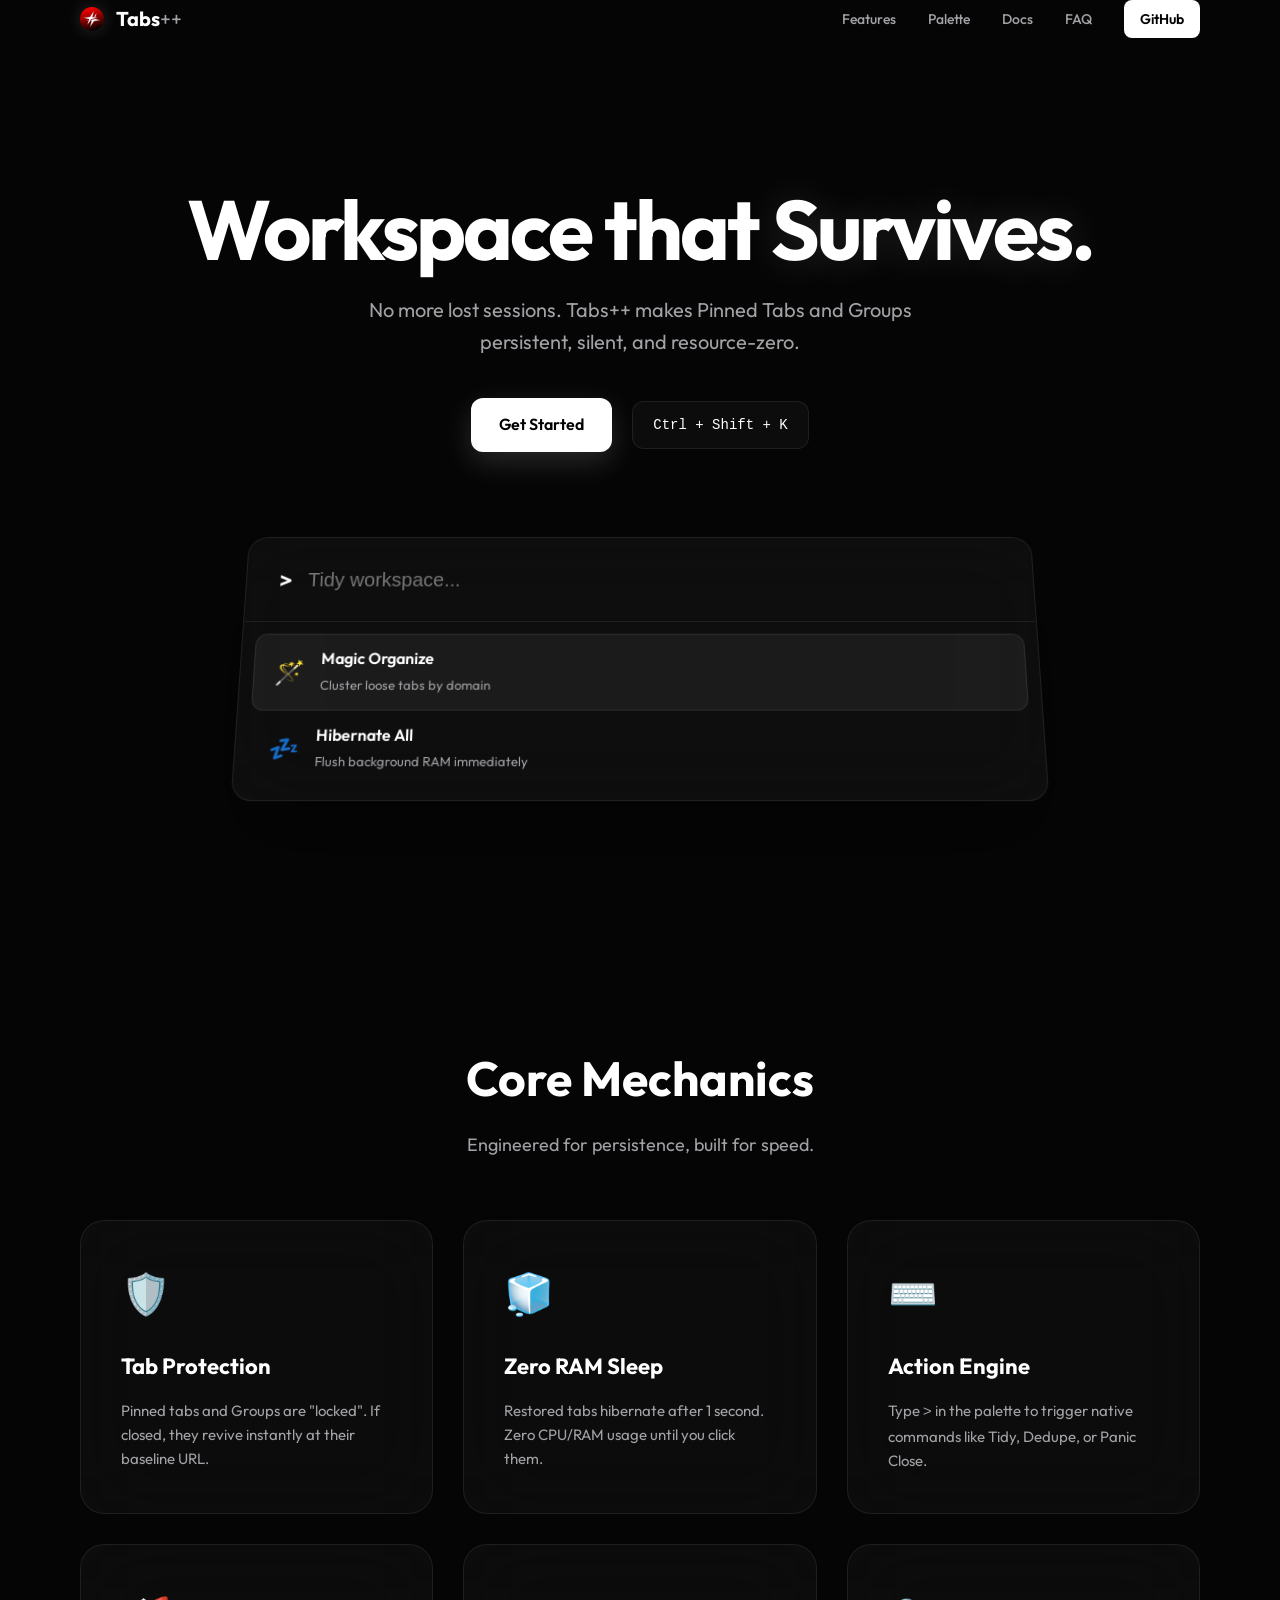
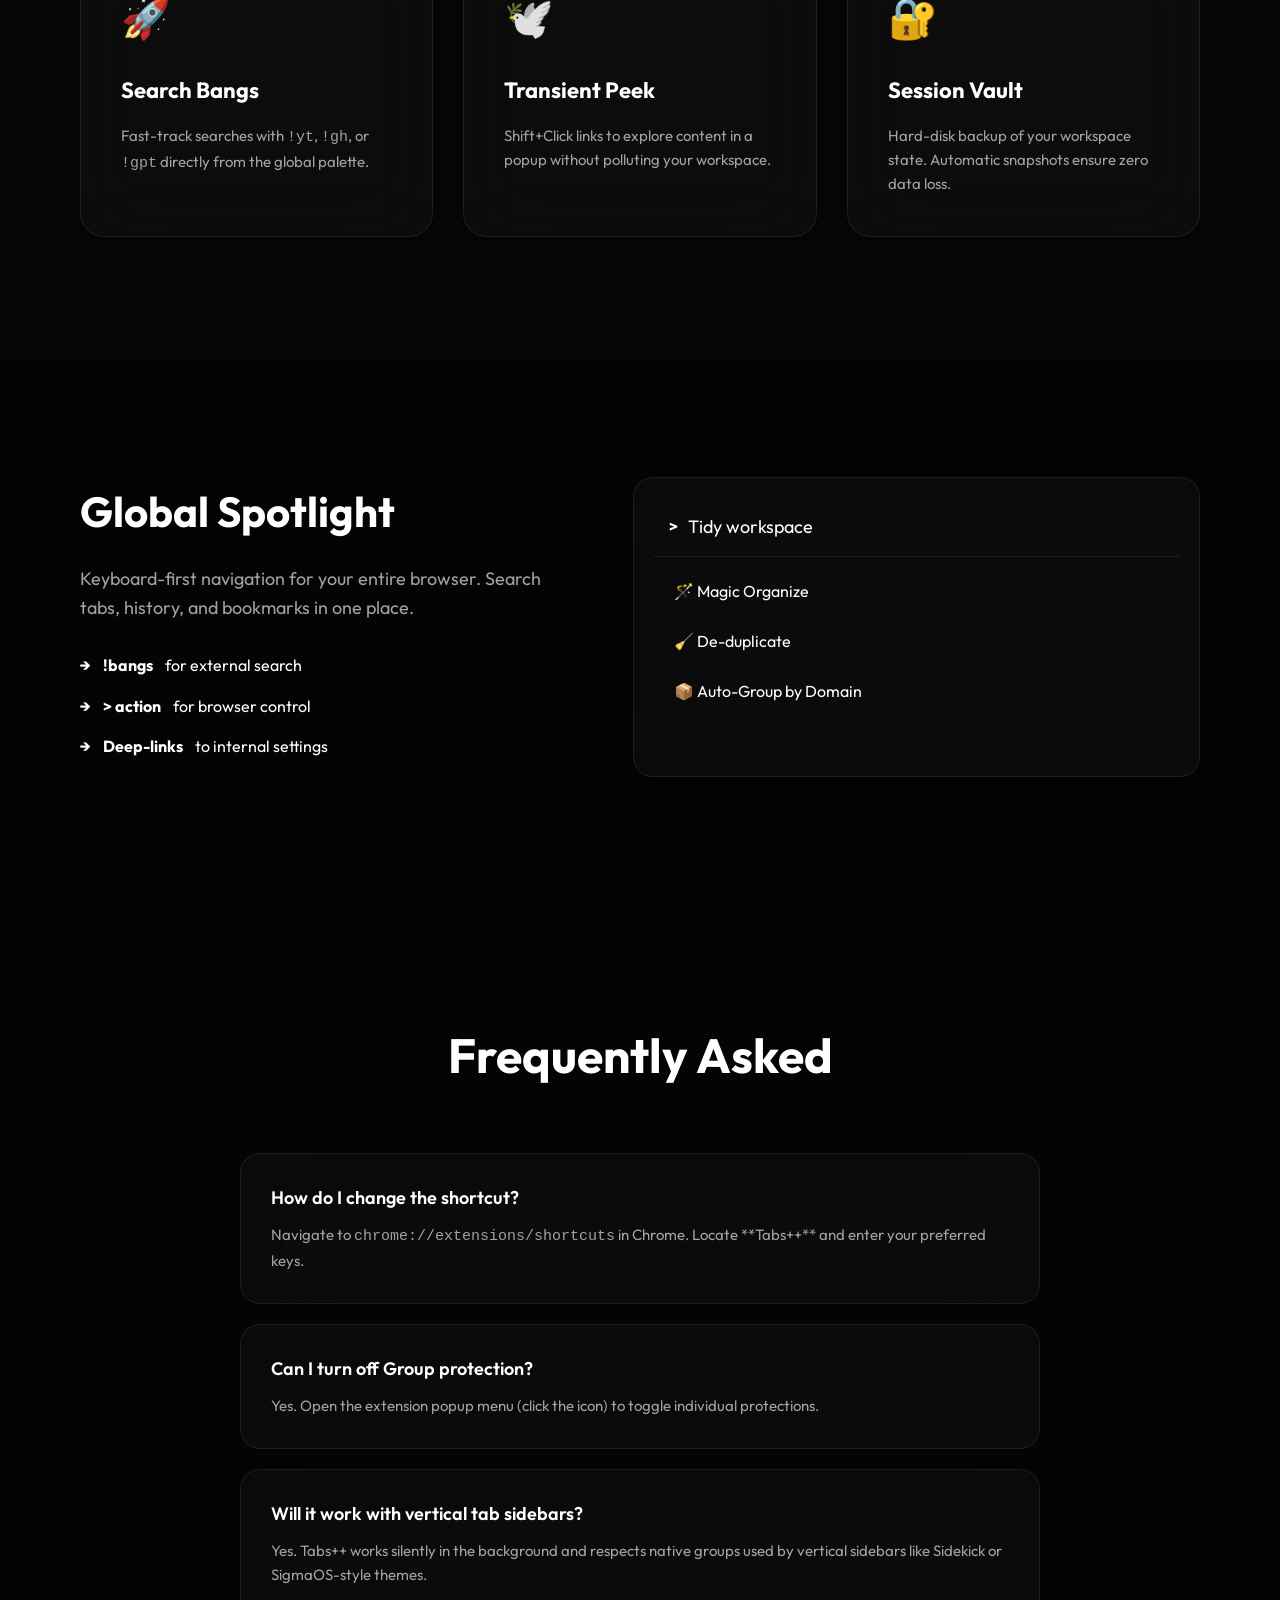
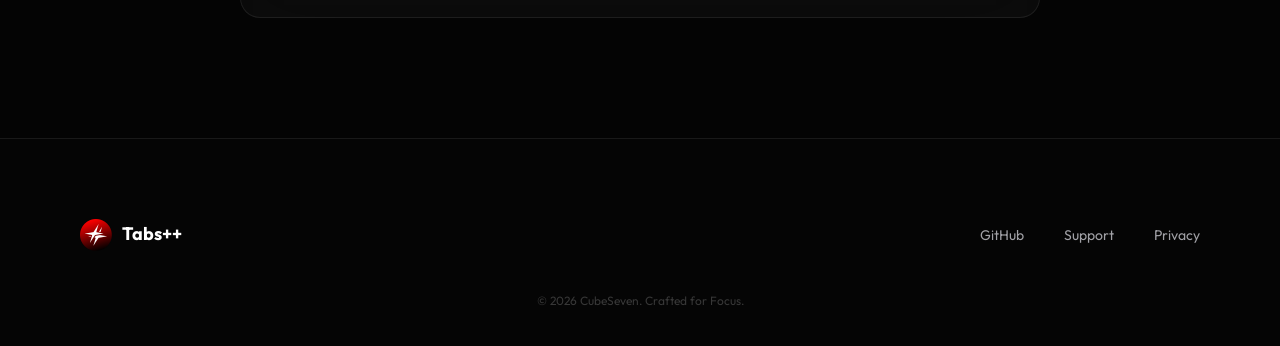
==== docs/index.html @ 83c7d80c "chore: cleanup repository, organize documentation, and move store assets" ====
<!DOCTYPE html>
<html lang="en">
<head>
    <meta charset="UTF-8">
    <meta name="viewport" content="width=device-width, initial-scale=1.0">
    <title>Tabs++ | Persistent Workspace for Chrome</title>
    <meta name="description" content="Minimalist, high-performance Chrome extension for workspace persistence. Tab protection, Action Engine, and zero-RAM hibernation.">
    
    <!-- SEO & Favicon -->
    <link rel="icon" type="image/png" href="../assets/icon32.png">
    
    <!-- Google Fonts: Outfit -->
    <link rel="preconnect" href="https://fonts.googleapis.com">
    <link rel="preconnect" href="https://fonts.gstatic.com" crossorigin>
    <link href="https://fonts.googleapis.com/css2?family=Outfit:wght@300;400;500;600;700&display=swap" rel="stylesheet">
    
    <link rel="stylesheet" href="docs_styles.css">
</head>
<body class="dark-theme">

    <nav class="navbar">
        <div class="nav-container">
            <div class="logo">
                <img src="../assets/icon32.png" alt="Tabs++ Logo">
                <span class="brand">Tabs<span>++</span></span>
            </div>
            <div class="nav-links">
                <a href="#features">Features</a>
                <a href="#palette">Palette</a>
                <a href="docs.html">Docs</a>
                <a href="#faq">FAQ</a>
                <a href="https://github.com/CubeSeven/tabplusplus" class="btn-github">GitHub</a>
            </div>
        </div>
    </nav>

    <header class="hero">
        <div class="hero-content">
            <h1 class="reveal-text">Workspace that <span>Survives</span>.</h1>
            <p class="hero-sub">No more lost sessions. Tabs++ makes Pinned Tabs and Groups persistent, silent, and resource-zero.</p>
            <div class="hero-cta">
                <a href="docs.html" class="btn-primary">Get Started</a>
                <code class="shortcut-pill">Ctrl + Shift + K</code>
            </div>
        </div>
        
        <div class="hero-visual">
            <div class="palette-preview glass">
                <div class="palette-header">
                    <span class="prompt">></span>
                    <input type="text" placeholder="Tidy workspace..." disabled>
                </div>
                <div class="palette-results">
                    <div class="res-item active">
                        <span class="icon">🪄</span>
                        <div class="res-info">
                            <span class="res-title">Magic Organize</span>
                            <span class="res-desc">Cluster loose tabs by domain</span>
                        </div>
                    </div>
                    <div class="res-item">
                        <span class="icon">💤</span>
                        <div class="res-info">
                            <span class="res-title">Hibernate All</span>
                            <span class="res-desc">Flush background RAM immediately</span>
                        </div>
                    </div>
                </div>
            </div>
        </div>
    </header>

    <section id="features" class="section">
        <div class="container">
            <div class="center-text">
                <h2 class="section-title">Core Mechanics</h2>
                <p class="section-subtitle">Engineered for persistence, built for speed.</p>
            </div>
            <div class="feature-grid">
                <div class="feature-card glass">
                    <div class="f-icon">🛡️</div>
                    <h3>Tab Protection</h3>
                    <p>Pinned tabs and Groups are "locked". If closed, they revive instantly at their baseline URL.</p>
                </div>
                <div class="feature-card glass">
                    <div class="f-icon">🧊</div>
                    <h3>Zero RAM Sleep</h3>
                    <p>Restored tabs hibernate after 1 second. Zero CPU/RAM usage until you click them.</p>
                </div>
                <div class="feature-card glass">
                    <div class="f-icon">⌨️</div>
                    <h3>Action Engine</h3>
                    <p>Type <code>></code> in the palette to trigger native commands like Tidy, Dedupe, or Panic Close.</p>
                </div>
                <div class="feature-card glass">
                    <div class="f-icon">🚀</div>
                    <h3>Search Bangs</h3>
                    <p>Fast-track searches with <code>!yt</code>, <code>!gh</code>, or <code>!gpt</code> directly from the global palette.</p>
                </div>
                <div class="feature-card glass">
                    <div class="f-icon">🕊️</div>
                    <h3>Transient Peek</h3>
                    <p>Shift+Click links to explore content in a popup without polluting your workspace.</p>
                </div>
                <div class="feature-card glass">
                    <div class="f-icon">🔐</div>
                    <h3>Session Vault</h3>
                    <p>Hard-disk backup of your workspace state. Automatic snapshots ensure zero data loss.</p>
                </div>
            </div>
        </div>
    </section>

    <section id="palette" class="section alt-bg">
        <div class="container">
            <div class="palette-demo">
                <div class="demo-info">
                    <h2>Global Spotlight</h2>
                    <p>Keyboard-first navigation for your entire browser. Search tabs, history, and bookmarks in one place.</p>
                    <ul class="demo-list">
                        <li><strong>!bangs</strong> for external search</li>
                        <li><strong>> action</strong> for browser control</li>
                        <li><strong>Deep-links</strong> to internal settings</li>
                    </ul>
                </div>
                <div class="demo-interactive-wrap">
                   <div class="demo-interactive glass" id="interactive-palette">
                        <div class="demo-inner">
                            <div class="demo-bar">
                                <span class="demo-cursor">></span>
                                <div class="typing-container">
                                    <span class="typing-text"></span>
                                </div>
                            </div>
                            <div class="demo-items" id="demo-results">
                                <!-- JS Populated -->
                            </div>
                        </div>
                    </div>
                </div>
            </div>
        </div>
    </section>


    <section id="faq" class="section alt-bg">
        <div class="container">
            <div class="center-text">
                <h2 class="section-title">Frequently Asked</h2>
            </div>
            <div class="faq-list">
                <div class="faq-item glass">
                    <div class="faq-q">How do I change the shortcut?</div>
                    <div class="faq-a">Navigate to <code>chrome://extensions/shortcuts</code> in Chrome. Locate **Tabs++** and enter your preferred keys.</div>
                </div>
                <div class="faq-item glass">
                    <div class="faq-q">Can I turn off Group protection?</div>
                    <div class="faq-a">Yes. Open the extension popup menu (click the icon) to toggle individual protections.</div>
                </div>
                <div class="faq-item glass">
                    <div class="faq-q">Will it work with vertical tab sidebars?</div>
                    <div class="faq-a">Yes. Tabs++ works silently in the background and respects native groups used by vertical sidebars like Sidekick or SigmaOS-style themes.</div>
                </div>
            </div>
        </div>
    </section>

    <footer class="footer">
        <div class="container">
            <div class="footer-content">
                <div class="footer-logo">
                    <img src="../assets/icon32.png" alt="">
                    <span>Tabs<span>++</span></span>
                </div>
                <div class="footer-links">
                    <a href="https://github.com/CubeSeven/tabplusplus">GitHub</a>
                    <a href="https://github.com/CubeSeven/tabplusplus/issues">Support</a>
                    <a href="#">Privacy</a>
                </div>
            </div>
            <p class="copyright">&copy; 2026 CubeSeven. Crafted for Focus.</p>
        </div>
    </footer>

    <script src="docs_scripts.js"></script>
</body>
</html>
---- docs/docs_styles.css ----
:root {
    --bg-dark: #050505;
    --accent: #ffffff;
    --accent-glow: rgba(255, 255, 255, 0.15);
    --text-main: #ffffff;
    --text-dim: #a1a1a6;
    --glass-bg: rgba(255, 255, 255, 0.03);
    --glass-border: rgba(255, 255, 255, 0.08);
    --card-hover: rgba(255, 255, 255, 0.06);
    --font-outfit: 'Outfit', -apple-system, sans-serif;
    --nav-height: 72px;
}

* {
    margin: 0;
    padding: 0;
    box-sizing: border-box;
}

html {
    scroll-behavior: smooth;
}

body {
    background-color: var(--bg-dark);
    color: var(--text-main);
    font-family: var(--font-outfit);
    line-height: 1.6;
    overflow-x: hidden;
}

/* --- Background --- */
body {
    background-color: var(--bg-dark);
    color: var(--text-main);
    font-family: var(--font-outfit);
    line-height: 1.6;
    overflow-x: hidden;
}

.nav-container {
    max-width: 1200px;
    margin: 0 auto;
    height: 100%;
    display: flex;
    justify-content: space-between;
    align-items: center;
    padding: 0 40px;
}

.logo {
    display: flex;
    align-items: center;
    gap: 12px;
    font-size: 20px;
    font-weight: 700;
}

.logo img {
    width: 24px;
    filter: drop-shadow(0 0 8px var(--accent-glow));
}

.logo span.brand span { color: var(--text-dim); font-weight: 400; }

.nav-links {
    display: flex;
    gap: 32px;
    align-items: center;
}

.nav-links a {
    color: var(--text-dim);
    text-decoration: none;
    font-size: 14px;
    font-weight: 500;
    transition: color 0.3s ease;
}

.nav-links a:hover { color: var(--text-main); }

.btn-github {
    background: var(--text-main);
    color: #000 !important;
    padding: 8px 16px;
    border-radius: 8px;
    font-weight: 600 !important;
}

/* --- Hero --- */
.hero {
    padding-top: calc(var(--nav-height) + 80px);
    padding-bottom: 120px;
    display: flex;
    flex-direction: column;
    align-items: center;
    text-align: center;
    position: relative;
}

.hero-content h1 {
    font-size: 84px;
    font-weight: 700;
    letter-spacing: -3px;
    line-height: 0.95;
    margin-bottom: 24px;
}

.hero-content h1 span {
    color: var(--accent);
    text-shadow: 0 0 40px var(--accent-glow);
}

.hero-sub {
    font-size: 20px;
    color: var(--text-dim);
    max-width: 600px;
    margin: 0 auto 40px;
    font-weight: 400;
}

.hero-cta {
    display: flex;
    align-items: center;
    justify-content: center;
    gap: 20px;
}

.btn-primary {
    background: var(--accent);
    color: #000;
    padding: 14px 28px;
    border-radius: 12px;
    text-decoration: none;
    font-weight: 600;
    font-size: 16px;
    box-shadow: 0 10px 30px var(--accent-glow);
    transition: transform 0.2s;
}

.btn-primary:hover { transform: translateY(-2px); }

.shortcut-pill {
    background: var(--glass-bg);
    border: 1px solid var(--glass-border);
    padding: 12px 20px;
    border-radius: 12px;
    font-size: 14px;
    font-family: monospace;
    color: var(--accent);
}

/* --- Palette Preview (Hero) --- */
.hero-visual {
    margin-top: 80px;
    width: 100%;
    max-width: 800px;
    perspective: 1000px;
}

.palette-preview {
    border-radius: 20px;
    padding: 1px;
    background: linear-gradient(135deg, var(--glass-border), transparent);
    transform: rotateX(10deg);
    box-shadow: 0 40px 80px rgba(0,0,0,0.5);
    transition: transform 0.5s ease;
}

.palette-preview:hover { transform: rotateX(5deg) scale(1.02); }

.glass {
    background: var(--glass-bg);
    backdrop-filter: blur(40px);
    border: 1px solid var(--glass-border);
}

.palette-header {
    padding: 24px 32px;
    display: flex;
    align-items: center;
    gap: 16px;
    border-bottom: 1px solid var(--glass-border);
}

.palette-header .prompt { color: var(--accent); font-size: 24px; font-weight: 600; }
.palette-header input { 
    background: transparent; border: none; font-size: 20px; color: var(--text-main); outline: none; flex: 1; 
}

.palette-results { padding: 12px; text-align: left; }
.res-item { 
    display: flex; align-items: center; gap: 16px; padding: 12px 20px; border-radius: 12px; transition: background 0.2s; 
}
.res-item.active { background: var(--card-hover); border: 1px solid var(--glass-border); }
.res-item .icon { font-size: 24px; }
.res-item .res-title { display: block; font-weight: 600; font-size: 16px; }
.res-item .res-desc { color: var(--text-dim); font-size: 13px; }

/* --- Sections --- */
.section { padding: 120px 0; }
.alt-bg { background: rgba(0,0,0,0.2); }
.container { max-width: 1200px; margin: 0 auto; padding: 0 40px; }

.section-title { font-size: 48px; font-weight: 700; margin-bottom: 15px; text-align: center; }
.section-subtitle { text-align: center; color: var(--text-dim); font-size: 18px; margin-bottom: 60px; }
.center-text { margin-bottom: 60px; }

/* --- Features Grid --- */
.feature-grid {
    display: grid;
    grid-template-columns: repeat(3, 1fr);
    gap: 30px;
}

.feature-card {
    padding: 40px;
    border-radius: 24px;
    transition: all 0.3s ease;
}

.feature-card:hover {
    background: var(--card-hover);
    transform: translateY(-5px);
    border-color: var(--accent);
}

.f-icon { font-size: 40px; margin-bottom: 24px; }
.feature-card h3 { font-size: 22px; margin-bottom: 15px; }
.feature-card p { color: var(--text-dim); font-size: 15px; }

/* --- Palette Demo --- */
.palette-demo {
    display: flex;
    align-items: center;
    gap: 80px;
}

.demo-info { flex: 1; }
.demo-info h2 { font-size: 42px; margin-bottom: 20px; }
.demo-info p { font-size: 18px; color: var(--text-dim); margin-bottom: 30px; }
.demo-list { list-style: none; }
.demo-list li { margin-bottom: 15px; display: flex; align-items: center; gap: 12px; }
.demo-list li::before { content: '→'; color: var(--accent); font-weight: bold; }

.demo-interactive-wrap { flex: 1.2; position: relative; }
.demo-interactive { 
    border-radius: 20px; overflow: hidden; min-height: 300px; padding: 20px; 
    box-shadow: 0 20px 40px rgba(0,0,0,0.4);
}
.demo-bar { padding: 15px; display: flex; align-items: center; border-bottom: 1px solid var(--glass-border); margin-bottom: 10px; }
.demo-cursor { color: var(--accent); font-weight: bold; margin-right: 10px; }
.typing-container { min-height: 24px; font-size: 18px; }

/* --- Docs Layout --- */
.docs-wrapper {
    display: flex;
    min-height: 500px;
    border-radius: 24px;
    overflow: hidden;
}

.docs-sidebar {
    width: 250px;
    padding: 40px 20px;
    background: rgba(255,255,255,0.02);
    border-right: 1px solid var(--glass-border);
    display: flex;
    flex-direction: column;
    gap: 10px;
}

.doc-link {
    padding: 12px 16px;
    border-radius: 8px;
    color: var(--text-dim);
    text-decoration: none;
    font-size: 15px;
    font-weight: 500;
    transition: all 0.2s;
}

.doc-link.active {
    background: var(--accent);
    color: #000;
    box-shadow: 0 5px 15px var(--accent-glow);
}

.doc-link:hover:not(.active) { background: var(--card-hover); color: var(--text-main); }

.docs-content { flex: 1; padding: 60px; }
.doc-section { display: none; }
.doc-section.active { display: block; animation: fadeIn 0.4s ease; }

@keyframes fadeIn { from { opacity: 0; transform: translateY(10px); } to { opacity: 1; transform: translateY(0); } }

.doc-section h3 { font-size: 28px; margin-bottom: 20px; color: var(--accent); }
.doc-list { margin: 20px 0; padding-left: 20px; }
.doc-list li { margin-bottom: 12px; }

/* --- FAQ --- */
.faq-list { max-width: 800px; margin: 0 auto; display: flex; flex-direction: column; gap: 20px; }
.faq-item { padding: 30px; border-radius: 20px; }
.faq-q { font-size: 18px; font-weight: 600; margin-bottom: 10px; color: var(--accent); }
.faq-a { color: var(--text-dim); font-size: 15px; }

/* --- Footer --- */
.footer { padding: 80px 0 40px; border-top: 1px solid var(--glass-border); }
.footer-content { display: flex; justify-content: space-between; align-items: center; margin-bottom: 40px; }
.footer-logo { display:flex; align-items: center; gap: 10px; font-weight: 700; font-size: 18px; }
.footer-links { display: flex; gap: 40px; }
.footer-links a { color: var(--text-dim); text-decoration: none; font-size: 14px; transition: color 0.3s; }
.footer-links a:hover { color: var(--accent); }
.copyright { text-align: center; color: rgba(255,255,255,0.2); font-size: 12px; }

/* --- Responsive --- */
@media (max-width: 1024px) {
    .feature-grid { grid-template-columns: repeat(2, 1fr); }
    .hero-content h1 { font-size: 60px; }
    .palette-demo { flex-direction: column; text-align: center; }
}

@media (max-width: 768px) {
    .feature-grid { grid-template-columns: 1fr; }
    .nav-links { display: none; }
    .docs-wrapper { flex-direction: column; }
    .docs-sidebar { width: 100%; border-right: none; border-bottom: 1px solid var(--glass-border); }
    .hero-content h1 { font-size: 48px; }
}
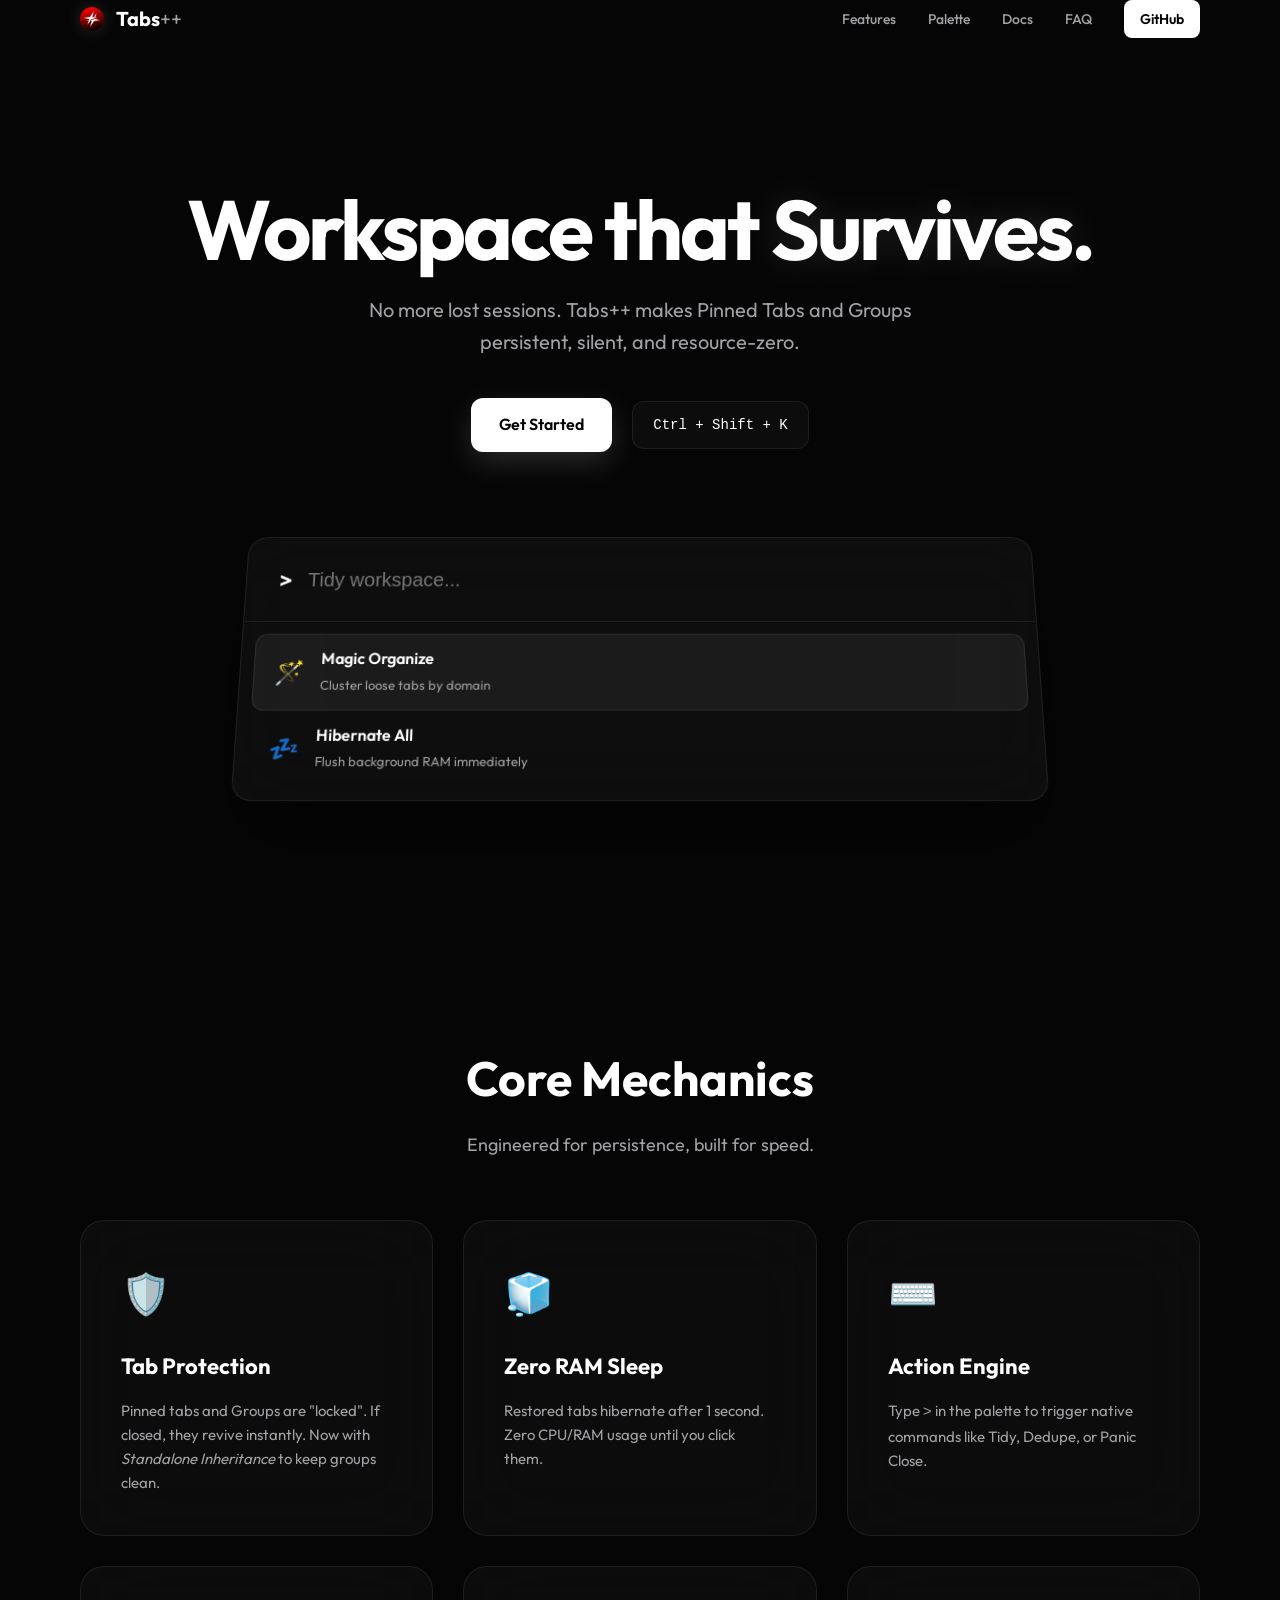
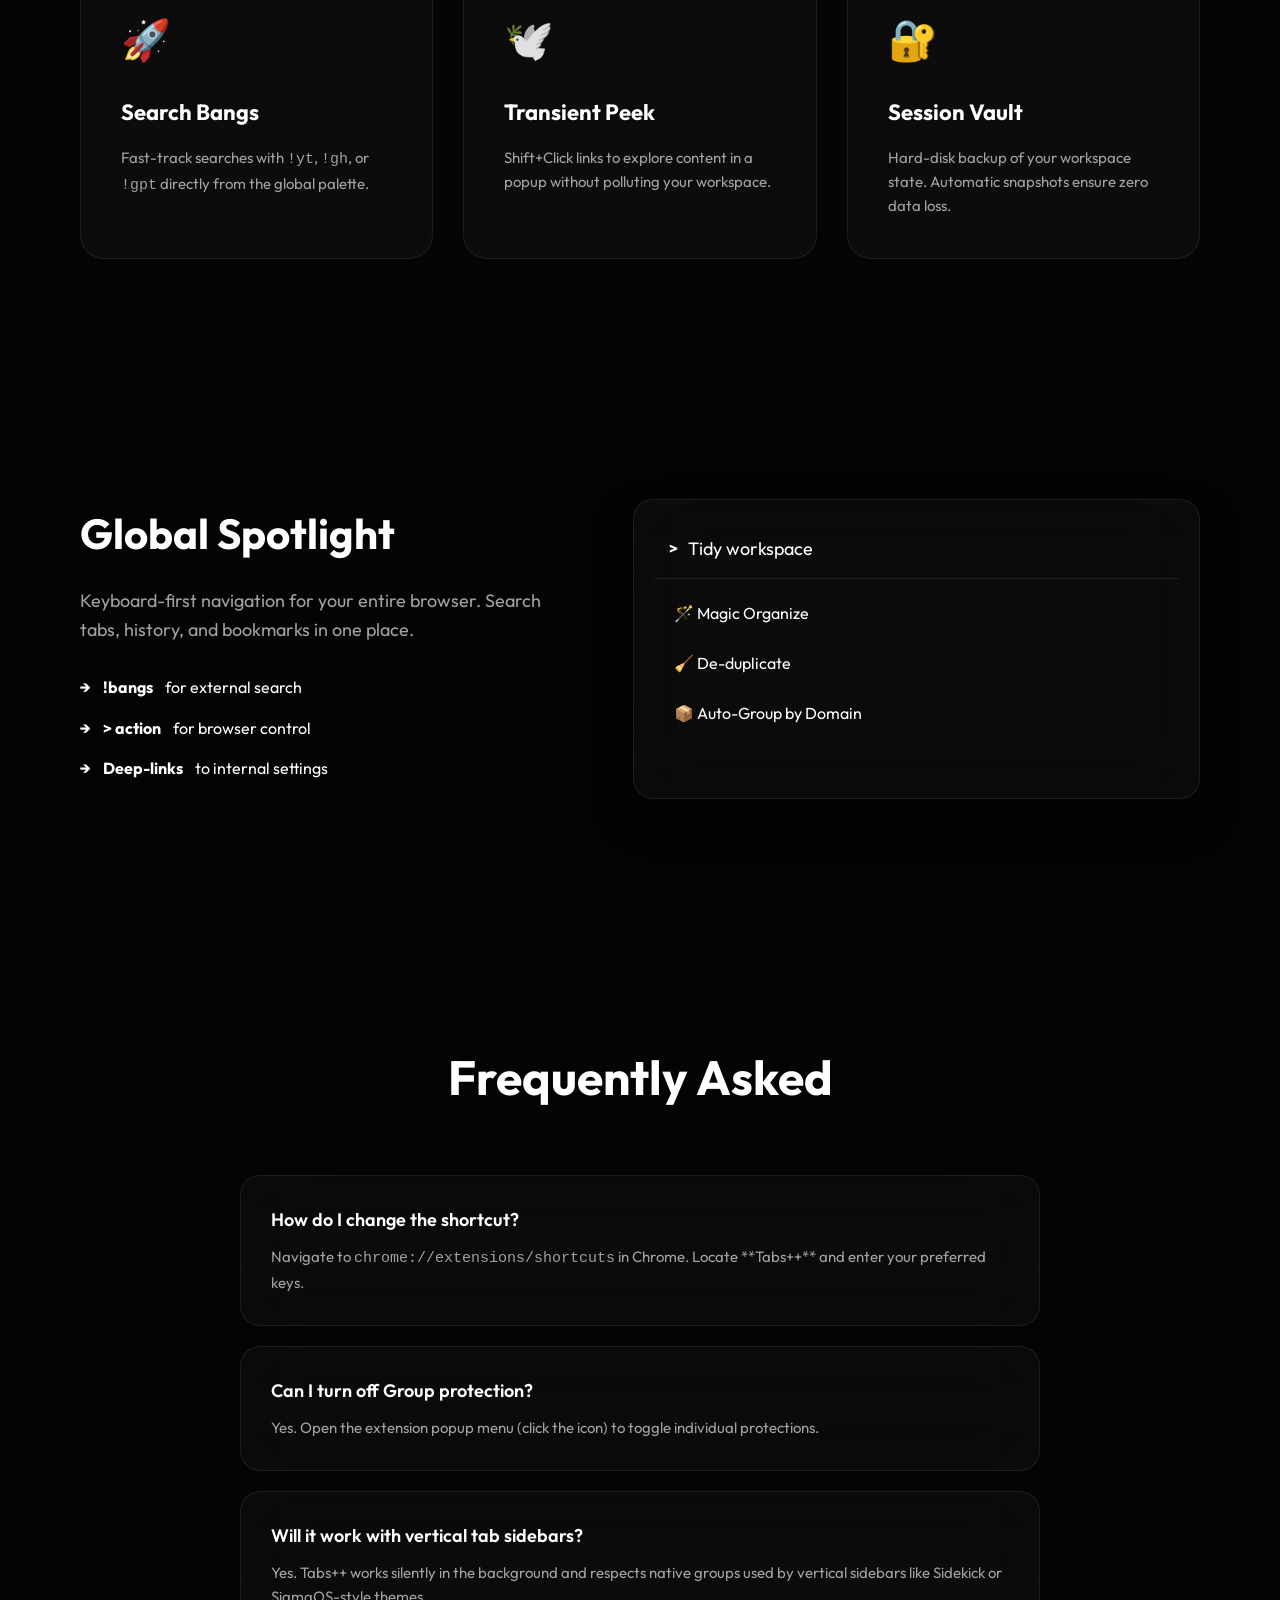
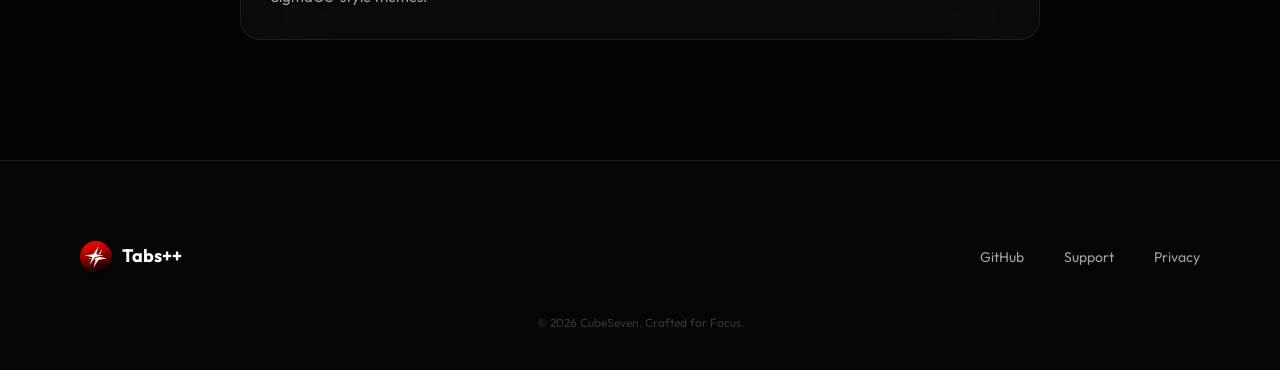
==== commit afaaf492: "docs: overhaul documentation into a source of truth with action engine and intelligence details" ====
--- a/docs/index.html
+++ b/docs/index.html
@@ -80,7 +80,7 @@
                 <div class="feature-card glass">
                     <div class="f-icon">🛡️</div>
                     <h3>Tab Protection</h3>
-                    <p>Pinned tabs and Groups are "locked". If closed, they revive instantly at their baseline URL.</p>
+                    <p>Pinned tabs and Groups are "locked". If closed, they revive instantly. Now with <em>Standalone Inheritance</em> to keep groups clean.</p>
                 </div>
                 <div class="feature-card glass">
                     <div class="f-icon">🧊</div>
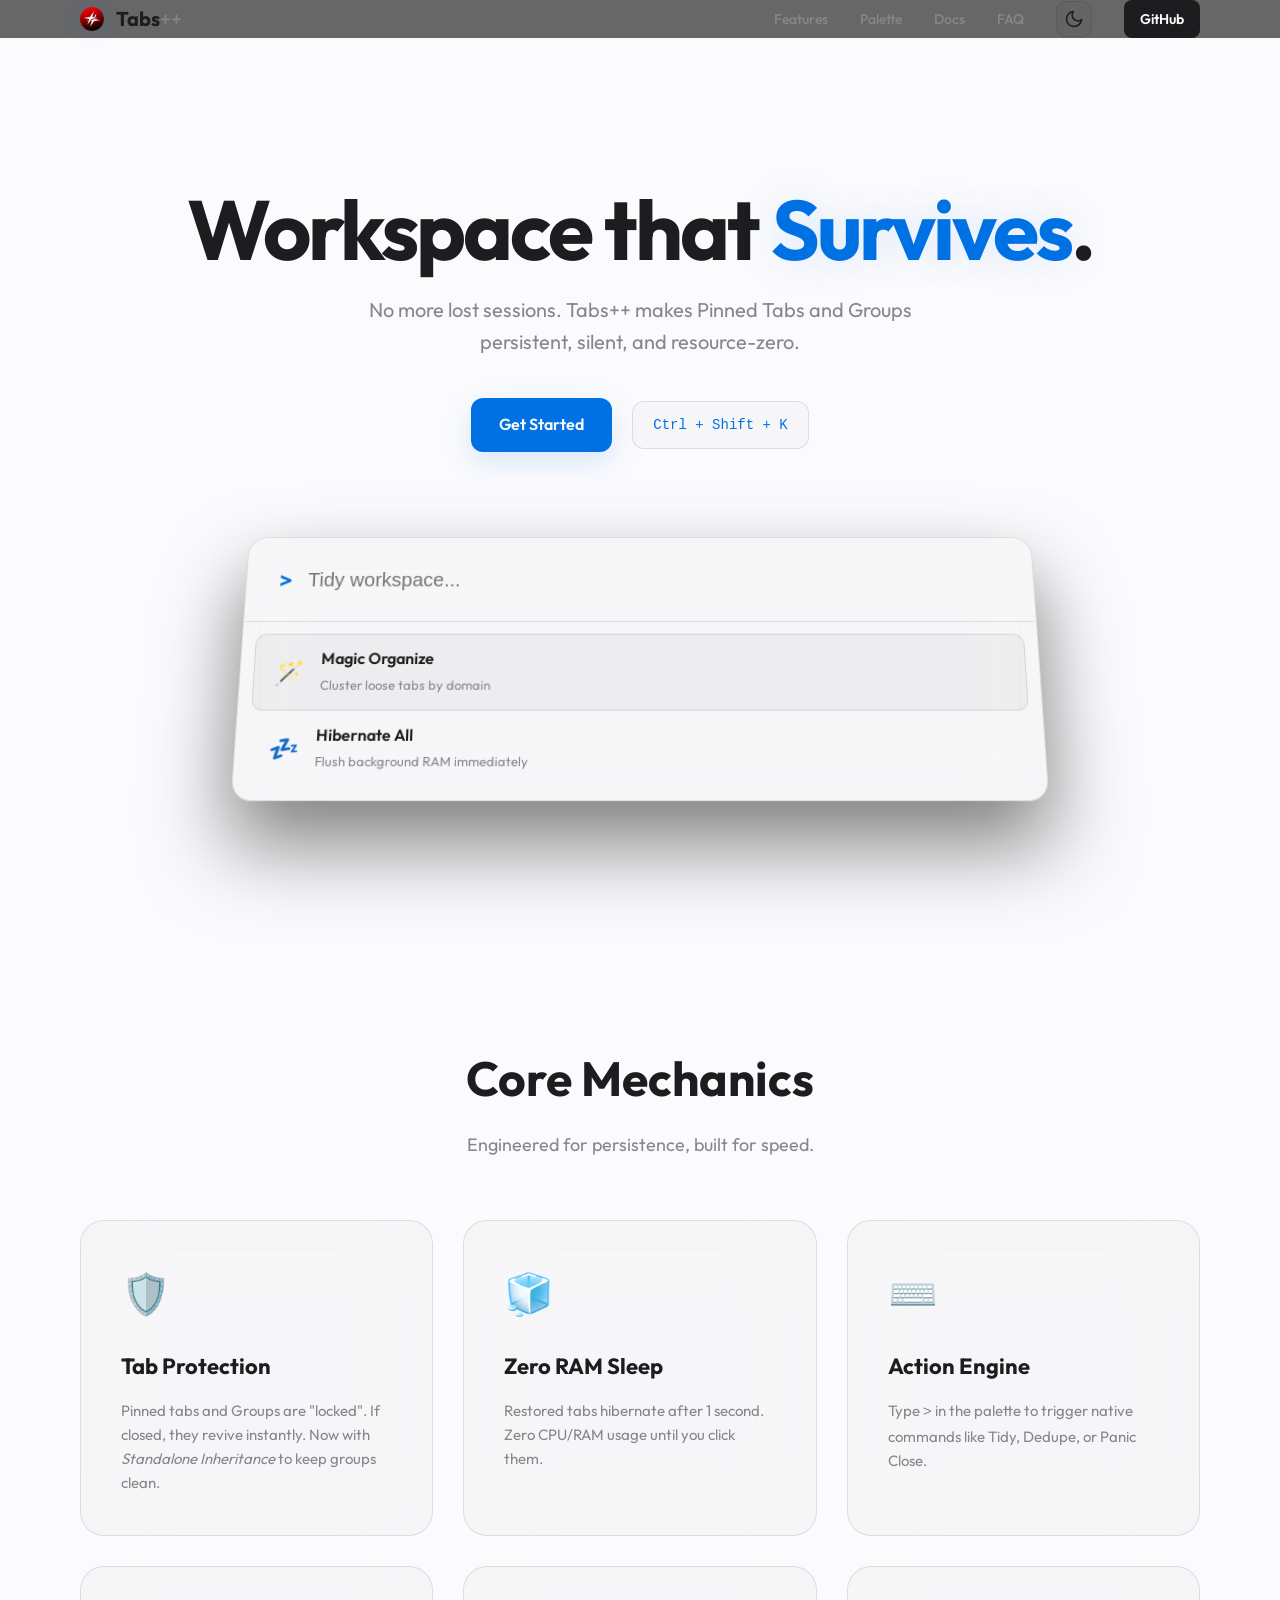
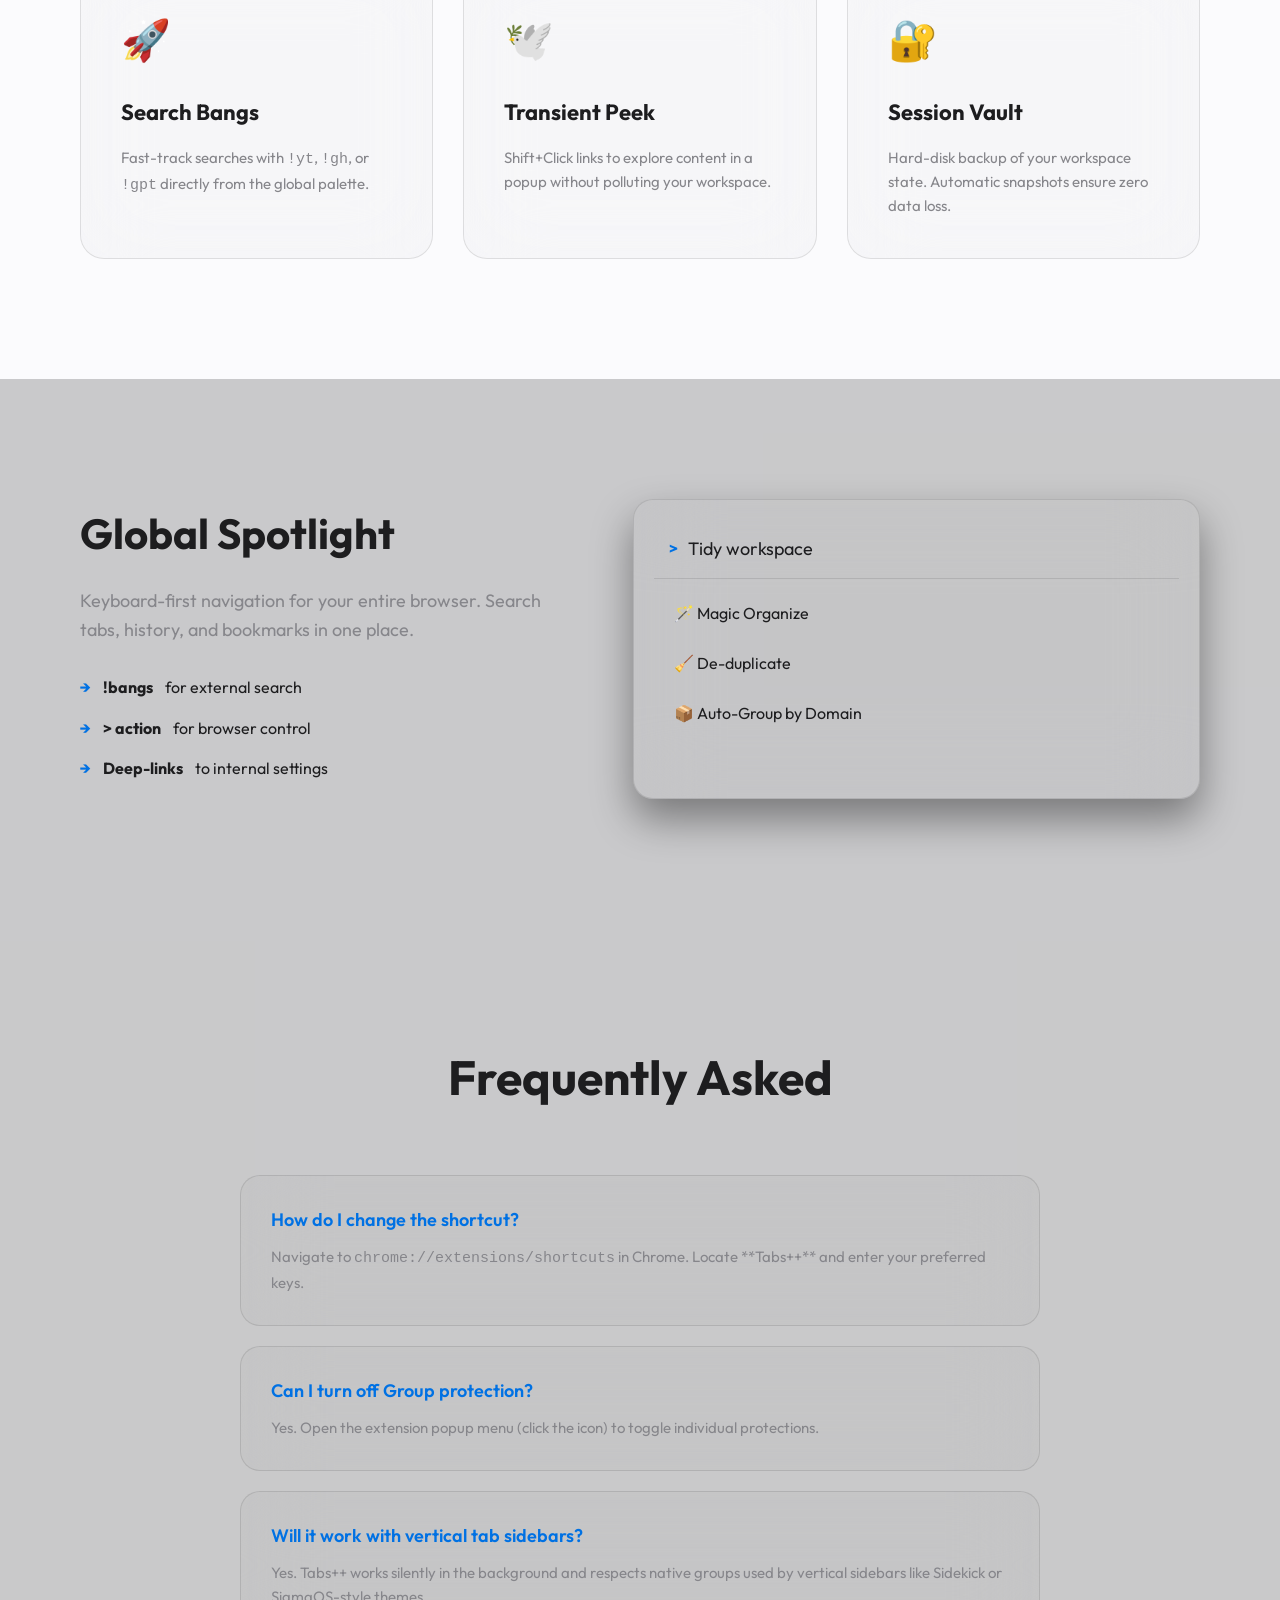
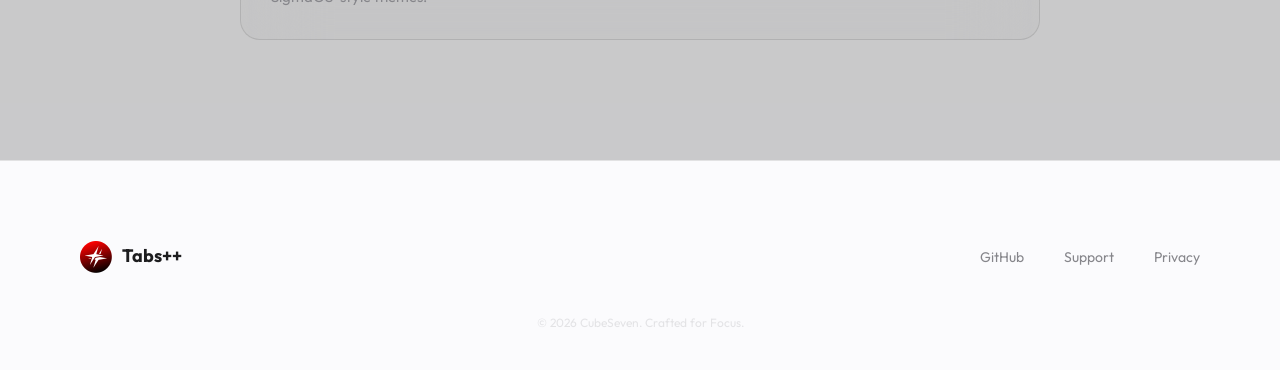
==== commit 32aa5039: "feat: add dark/light mode toggle with persistence" ====
--- a/docs/index.html
+++ b/docs/index.html
@@ -29,6 +29,7 @@
                 <a href="#palette">Palette</a>
                 <a href="docs.html">Docs</a>
                 <a href="#faq">FAQ</a>
+                <div id="theme-toggle" title="Toggle Dark/Light Mode"></div>
                 <a href="https://github.com/CubeSeven/tabplusplus" class="btn-github">GitHub</a>
             </div>
         </div>
@@ -183,5 +184,6 @@
     </footer>
 
     <script src="docs_scripts.js"></script>
+    <script src="theme.js"></script>
 </body>
 </html>
--- a/docs/docs_styles.css
+++ b/docs/docs_styles.css
@@ -1,14 +1,28 @@
 :root {
-    --bg-dark: #050505;
-    --accent: #ffffff;
+    /* Dark Theme (Default) */
+    --bg-page: #050505;
+    --text-primary: #ffffff;
+    --text-secondary: #a1a1a6;
+    --accent-color: #ffffff;
     --accent-glow: rgba(255, 255, 255, 0.15);
-    --text-main: #ffffff;
-    --text-dim: #a1a1a6;
-    --glass-bg: rgba(255, 255, 255, 0.03);
-    --glass-border: rgba(255, 255, 255, 0.08);
-    --card-hover: rgba(255, 255, 255, 0.06);
+    --glass-surface: rgba(255, 255, 255, 0.03);
+    --surface-border: rgba(255, 255, 255, 0.08);
+    --surface-hover: rgba(255, 255, 255, 0.06);
+    
     --font-outfit: 'Outfit', -apple-system, sans-serif;
     --nav-height: 72px;
+}
+
+body.light-theme {
+    /* Light Theme Overrides */
+    --bg-page: #fbfbfd;
+    --text-primary: #1d1d1f;
+    --text-secondary: #86868b;
+    --accent-color: #0071e3;
+    --accent-glow: rgba(0, 113, 227, 0.15);
+    --glass-surface: rgba(0, 0, 0, 0.02);
+    --surface-border: rgba(0, 0, 0, 0.1);
+    --surface-hover: rgba(0, 0, 0, 0.04);
 }
 
 * {
@@ -22,20 +36,22 @@
 }
 
 body {
-    background-color: var(--bg-dark);
-    color: var(--text-main);
+    background-color: var(--bg-page);
+    color: var(--text-primary);
     font-family: var(--font-outfit);
     line-height: 1.6;
     overflow-x: hidden;
+    transition: background-color 0.4s ease, color 0.4s ease;
 }
 
 /* --- Background --- */
 body {
-    background-color: var(--bg-dark);
-    color: var(--text-main);
+    background-color: var(--bg-page);
+    color: var(--text-primary);
     font-family: var(--font-outfit);
     line-height: 1.6;
     overflow-x: hidden;
+    transition: background-color 0.4s ease, color 0.4s ease;
 }
 
 .nav-container {
@@ -61,7 +77,7 @@
     filter: drop-shadow(0 0 8px var(--accent-glow));
 }
 
-.logo span.brand span { color: var(--text-dim); font-weight: 400; }
+.logo span.brand span { color: var(--text-secondary); font-weight: 400; }
 
 .nav-links {
     display: flex;
@@ -69,19 +85,39 @@
     align-items: center;
 }
 
+#theme-toggle {
+    background: var(--glass-surface);
+    border: 1px solid var(--surface-border);
+    color: var(--text-primary);
+    width: 36px;
+    height: 36px;
+    border-radius: 10px;
+    display: flex;
+    align-items: center;
+    justify-content: center;
+    cursor: pointer;
+    transition: all 0.2s;
+}
+
+#theme-toggle:hover {
+    background: var(--surface-hover);
+    border-color: var(--accent-color);
+    transform: translateY(-1px);
+}
+
 .nav-links a {
-    color: var(--text-dim);
+    color: var(--text-secondary);
     text-decoration: none;
     font-size: 14px;
     font-weight: 500;
     transition: color 0.3s ease;
 }
 
-.nav-links a:hover { color: var(--text-main); }
+.nav-links a:hover { color: var(--text-primary); }
 
 .btn-github {
-    background: var(--text-main);
-    color: #000 !important;
+    background: var(--text-primary);
+    color: var(--bg-page) !important;
     padding: 8px 16px;
     border-radius: 8px;
     font-weight: 600 !important;
@@ -107,13 +143,13 @@
 }
 
 .hero-content h1 span {
-    color: var(--accent);
+    color: var(--accent-color);
     text-shadow: 0 0 40px var(--accent-glow);
 }
 
 .hero-sub {
     font-size: 20px;
-    color: var(--text-dim);
+    color: var(--text-secondary);
     max-width: 600px;
     margin: 0 auto 40px;
     font-weight: 400;
@@ -127,8 +163,8 @@
 }
 
 .btn-primary {
-    background: var(--accent);
-    color: #000;
+    background: var(--accent-color);
+    color: var(--bg-page);
     padding: 14px 28px;
     border-radius: 12px;
     text-decoration: none;
@@ -141,13 +177,13 @@
 .btn-primary:hover { transform: translateY(-2px); }
 
 .shortcut-pill {
-    background: var(--glass-bg);
-    border: 1px solid var(--glass-border);
+    background: var(--glass-surface);
+    border: 1px solid var(--surface-border);
     padding: 12px 20px;
     border-radius: 12px;
     font-size: 14px;
     font-family: monospace;
-    color: var(--accent);
+    color: var(--accent-color);
 }
 
 /* --- Palette Preview (Hero) --- */
@@ -161,7 +197,7 @@
 .palette-preview {
     border-radius: 20px;
     padding: 1px;
-    background: linear-gradient(135deg, var(--glass-border), transparent);
+    background: linear-gradient(135deg, var(--surface-border), transparent);
     transform: rotateX(10deg);
     box-shadow: 0 40px 80px rgba(0,0,0,0.5);
     transition: transform 0.5s ease;
@@ -170,9 +206,9 @@
 .palette-preview:hover { transform: rotateX(5deg) scale(1.02); }
 
 .glass {
-    background: var(--glass-bg);
+    background: var(--glass-surface);
     backdrop-filter: blur(40px);
-    border: 1px solid var(--glass-border);
+    border: 1px solid var(--surface-border);
 }
 
 .palette-header {
@@ -180,22 +216,22 @@
     display: flex;
     align-items: center;
     gap: 16px;
-    border-bottom: 1px solid var(--glass-border);
-}
-
-.palette-header .prompt { color: var(--accent); font-size: 24px; font-weight: 600; }
+    border-bottom: 1px solid var(--surface-border);
+}
+
+.palette-header .prompt { color: var(--accent-color); font-size: 24px; font-weight: 600; }
 .palette-header input { 
-    background: transparent; border: none; font-size: 20px; color: var(--text-main); outline: none; flex: 1; 
+    background: transparent; border: none; font-size: 20px; color: var(--text-primary); outline: none; flex: 1; 
 }
 
 .palette-results { padding: 12px; text-align: left; }
 .res-item { 
     display: flex; align-items: center; gap: 16px; padding: 12px 20px; border-radius: 12px; transition: background 0.2s; 
 }
-.res-item.active { background: var(--card-hover); border: 1px solid var(--glass-border); }
+.res-item.active { background: var(--surface-hover); border: 1px solid var(--surface-border); }
 .res-item .icon { font-size: 24px; }
 .res-item .res-title { display: block; font-weight: 600; font-size: 16px; }
-.res-item .res-desc { color: var(--text-dim); font-size: 13px; }
+.res-item .res-desc { color: var(--text-secondary); font-size: 13px; }
 
 /* --- Sections --- */
 .section { padding: 120px 0; }
@@ -203,7 +239,7 @@
 .container { max-width: 1200px; margin: 0 auto; padding: 0 40px; }
 
 .section-title { font-size: 48px; font-weight: 700; margin-bottom: 15px; text-align: center; }
-.section-subtitle { text-align: center; color: var(--text-dim); font-size: 18px; margin-bottom: 60px; }
+.section-subtitle { text-align: center; color: var(--text-secondary); font-size: 18px; margin-bottom: 60px; }
 .center-text { margin-bottom: 60px; }
 
 /* --- Features Grid --- */
@@ -220,14 +256,14 @@
 }
 
 .feature-card:hover {
-    background: var(--card-hover);
+    background: var(--surface-hover);
     transform: translateY(-5px);
-    border-color: var(--accent);
+    border-color: var(--accent-color);
 }
 
 .f-icon { font-size: 40px; margin-bottom: 24px; }
 .feature-card h3 { font-size: 22px; margin-bottom: 15px; }
-.feature-card p { color: var(--text-dim); font-size: 15px; }
+.feature-card p { color: var(--text-secondary); font-size: 15px; }
 
 /* --- Palette Demo --- */
 .palette-demo {
@@ -238,18 +274,18 @@
 
 .demo-info { flex: 1; }
 .demo-info h2 { font-size: 42px; margin-bottom: 20px; }
-.demo-info p { font-size: 18px; color: var(--text-dim); margin-bottom: 30px; }
+.demo-info p { font-size: 18px; color: var(--text-secondary); margin-bottom: 30px; }
 .demo-list { list-style: none; }
 .demo-list li { margin-bottom: 15px; display: flex; align-items: center; gap: 12px; }
-.demo-list li::before { content: '→'; color: var(--accent); font-weight: bold; }
+.demo-list li::before { content: '→'; color: var(--accent-color); font-weight: bold; }
 
 .demo-interactive-wrap { flex: 1.2; position: relative; }
 .demo-interactive { 
     border-radius: 20px; overflow: hidden; min-height: 300px; padding: 20px; 
     box-shadow: 0 20px 40px rgba(0,0,0,0.4);
 }
-.demo-bar { padding: 15px; display: flex; align-items: center; border-bottom: 1px solid var(--glass-border); margin-bottom: 10px; }
-.demo-cursor { color: var(--accent); font-weight: bold; margin-right: 10px; }
+.demo-bar { padding: 15px; display: flex; align-items: center; border-bottom: 1px solid var(--surface-border); margin-bottom: 10px; }
+.demo-cursor { color: var(--accent-color); font-weight: bold; margin-right: 10px; }
 .typing-container { min-height: 24px; font-size: 18px; }
 
 /* --- Docs Layout --- */
@@ -263,8 +299,8 @@
 .docs-sidebar {
     width: 250px;
     padding: 40px 20px;
-    background: rgba(255,255,255,0.02);
-    border-right: 1px solid var(--glass-border);
+    background: rgba(128,128,128,0.02);
+    border-right: 1px solid var(--surface-border);
     display: flex;
     flex-direction: column;
     gap: 10px;
@@ -273,7 +309,7 @@
 .doc-link {
     padding: 12px 16px;
     border-radius: 8px;
-    color: var(--text-dim);
+    color: var(--text-secondary);
     text-decoration: none;
     font-size: 15px;
     font-weight: 500;
@@ -281,12 +317,12 @@
 }
 
 .doc-link.active {
-    background: var(--accent);
-    color: #000;
+    background: var(--accent-color);
+    color: var(--bg-page);
     box-shadow: 0 5px 15px var(--accent-glow);
 }
 
-.doc-link:hover:not(.active) { background: var(--card-hover); color: var(--text-main); }
+.doc-link:hover:not(.active) { background: var(--surface-hover); color: var(--text-primary); }
 
 .docs-content { flex: 1; padding: 60px; }
 .doc-section { display: none; }
@@ -294,24 +330,24 @@
 
 @keyframes fadeIn { from { opacity: 0; transform: translateY(10px); } to { opacity: 1; transform: translateY(0); } }
 
-.doc-section h3 { font-size: 28px; margin-bottom: 20px; color: var(--accent); }
+.doc-section h3 { font-size: 28px; margin-bottom: 20px; color: var(--accent-color); }
 .doc-list { margin: 20px 0; padding-left: 20px; }
 .doc-list li { margin-bottom: 12px; }
 
 /* --- FAQ --- */
 .faq-list { max-width: 800px; margin: 0 auto; display: flex; flex-direction: column; gap: 20px; }
 .faq-item { padding: 30px; border-radius: 20px; }
-.faq-q { font-size: 18px; font-weight: 600; margin-bottom: 10px; color: var(--accent); }
-.faq-a { color: var(--text-dim); font-size: 15px; }
+.faq-q { font-size: 18px; font-weight: 600; margin-bottom: 10px; color: var(--accent-color); }
+.faq-a { color: var(--text-secondary); font-size: 15px; }
 
 /* --- Footer --- */
-.footer { padding: 80px 0 40px; border-top: 1px solid var(--glass-border); }
+.footer { padding: 80px 0 40px; border-top: 1px solid var(--surface-border); }
 .footer-content { display: flex; justify-content: space-between; align-items: center; margin-bottom: 40px; }
 .footer-logo { display:flex; align-items: center; gap: 10px; font-weight: 700; font-size: 18px; }
 .footer-links { display: flex; gap: 40px; }
-.footer-links a { color: var(--text-dim); text-decoration: none; font-size: 14px; transition: color 0.3s; }
-.footer-links a:hover { color: var(--accent); }
-.copyright { text-align: center; color: rgba(255,255,255,0.2); font-size: 12px; }
+.footer-links a { color: var(--text-secondary); text-decoration: none; font-size: 14px; transition: color 0.3s; }
+.footer-links a:hover { color: var(--accent-color); }
+.copyright { text-align: center; color: var(--text-secondary); opacity: 0.2; font-size: 12px; }
 
 /* --- Responsive --- */
 @media (max-width: 1024px) {
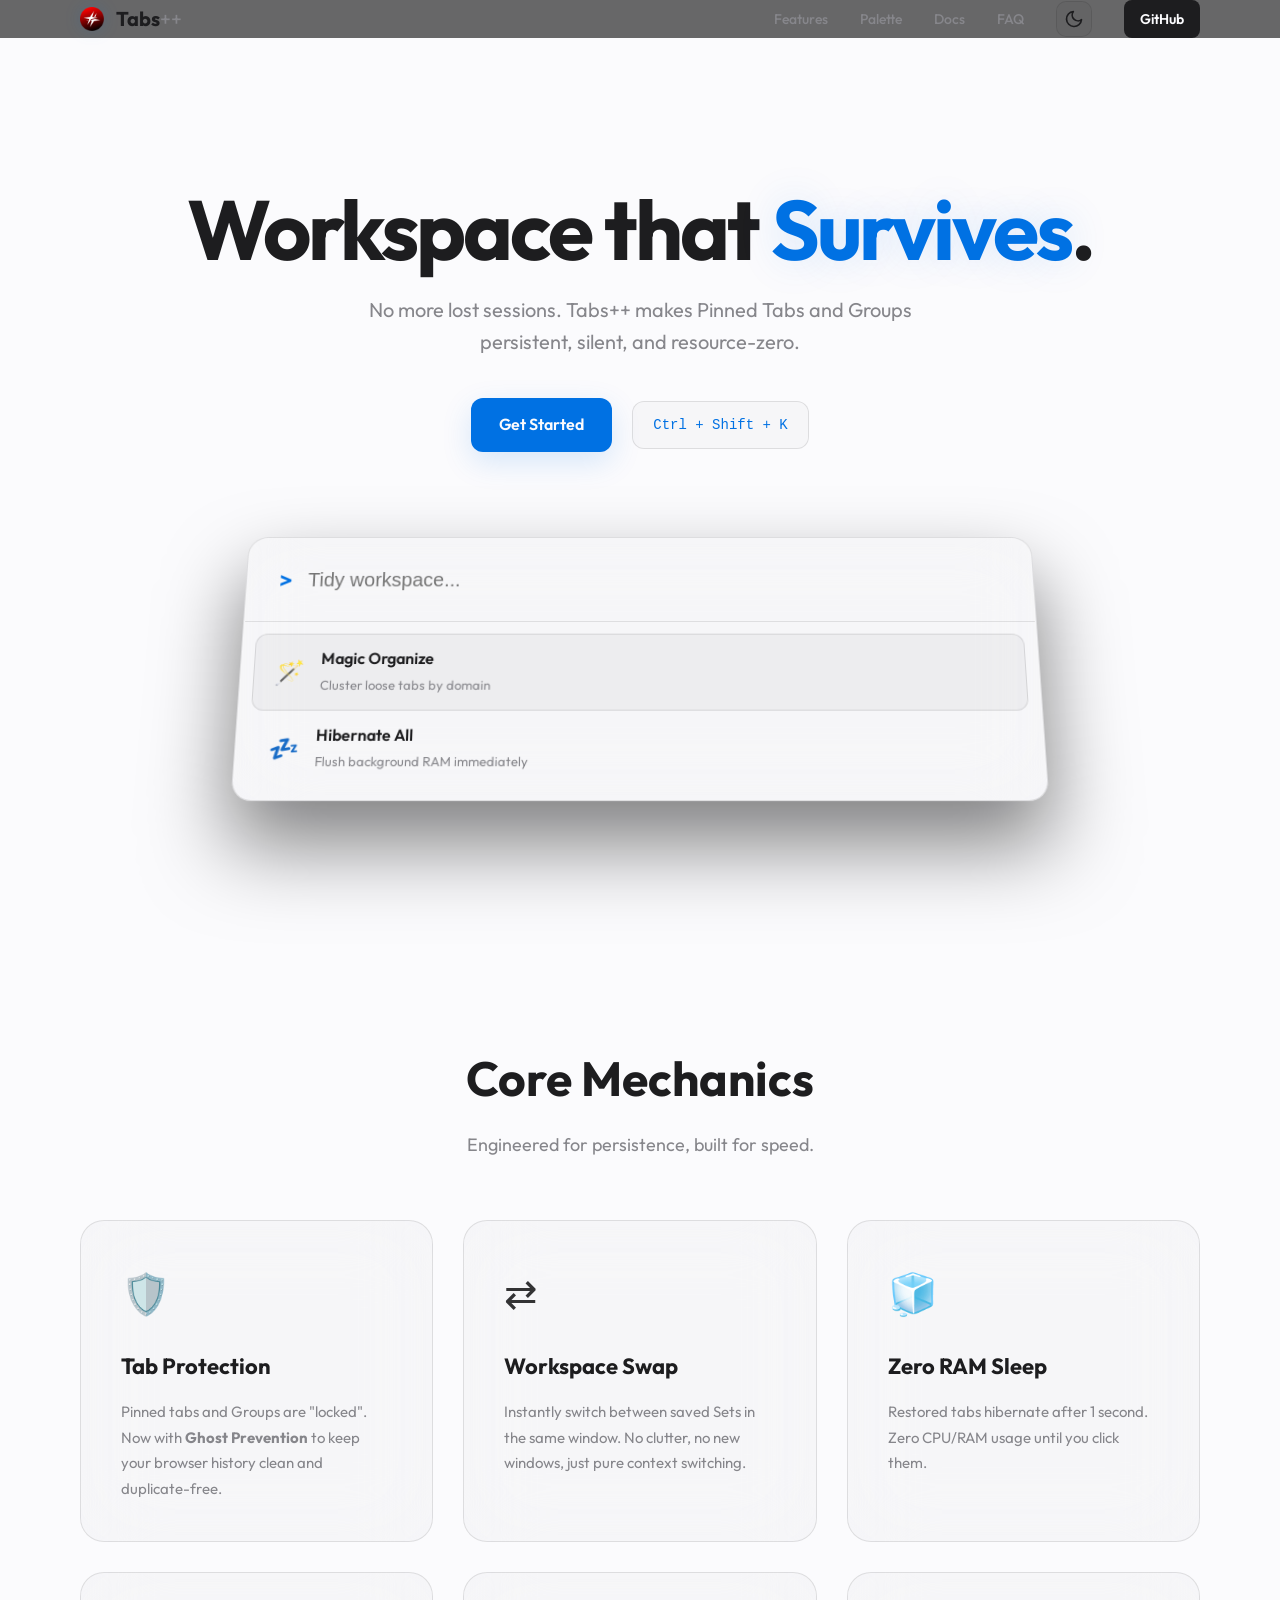
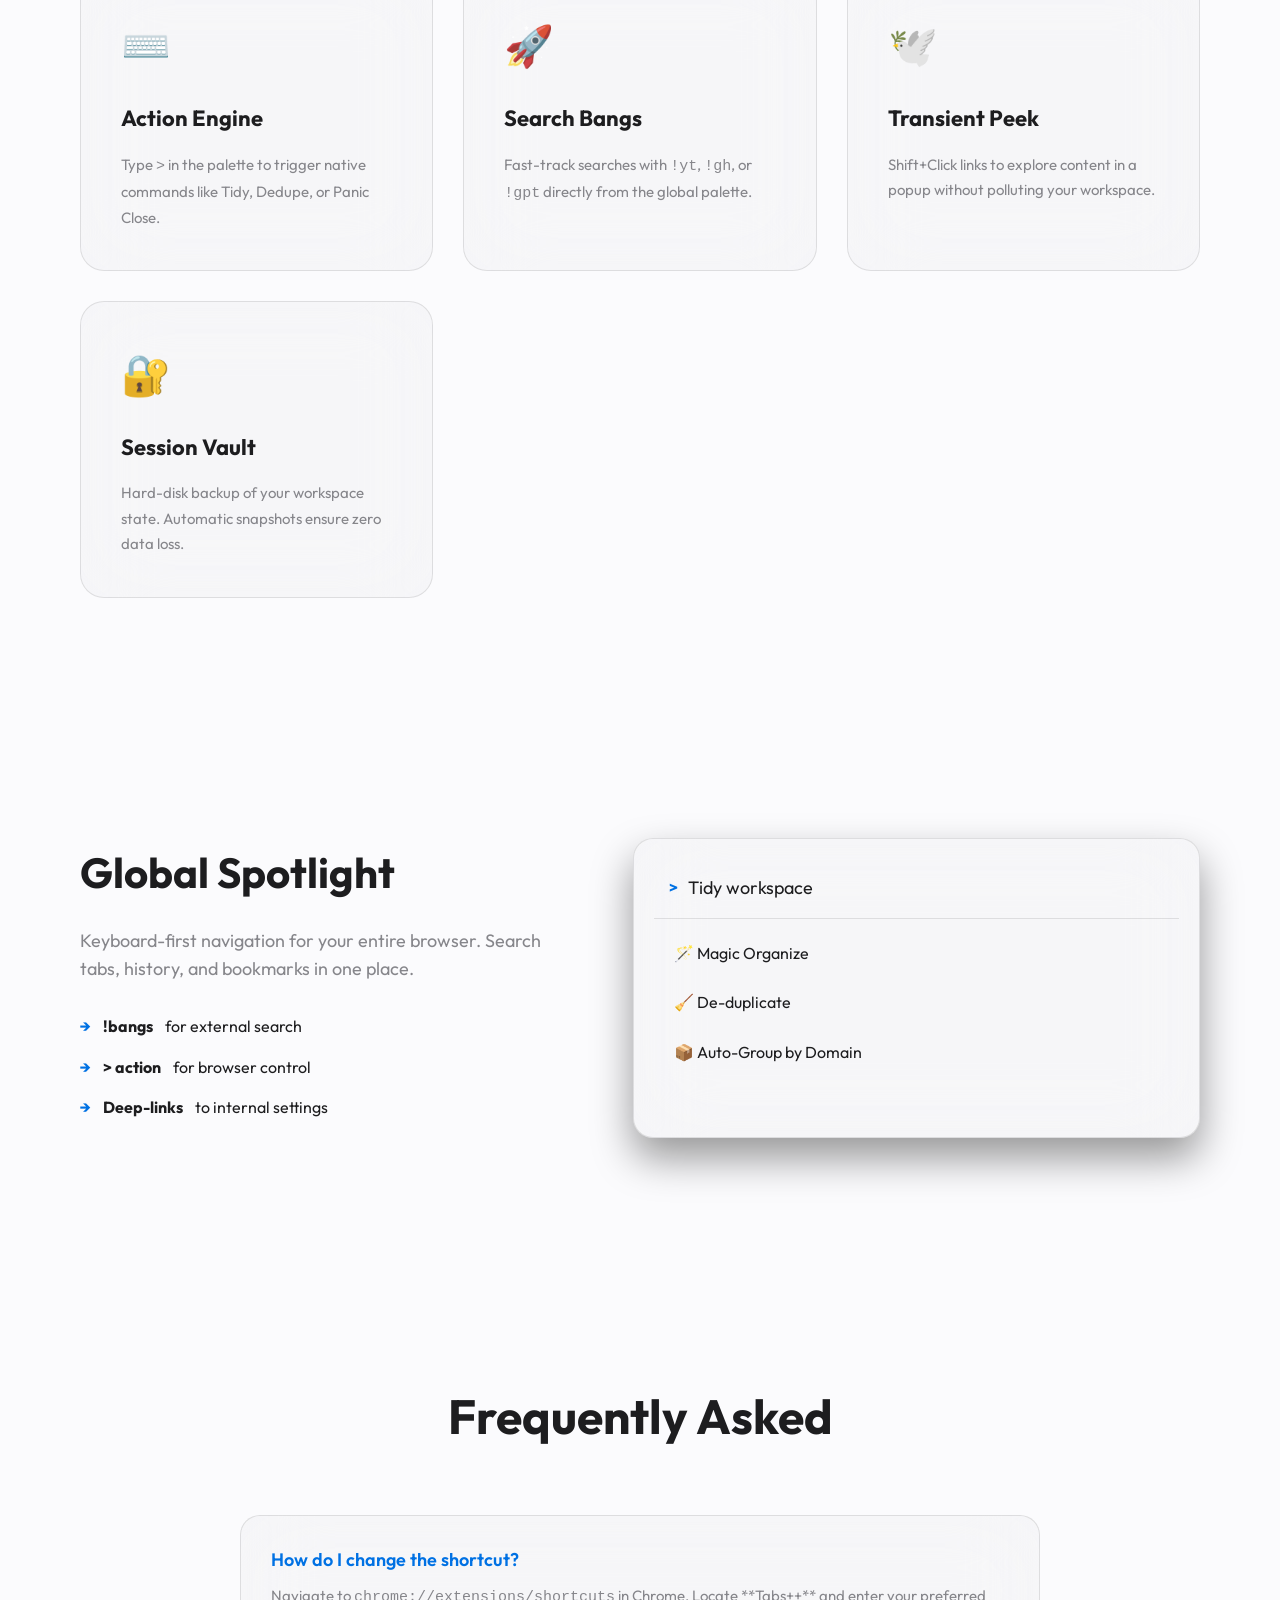
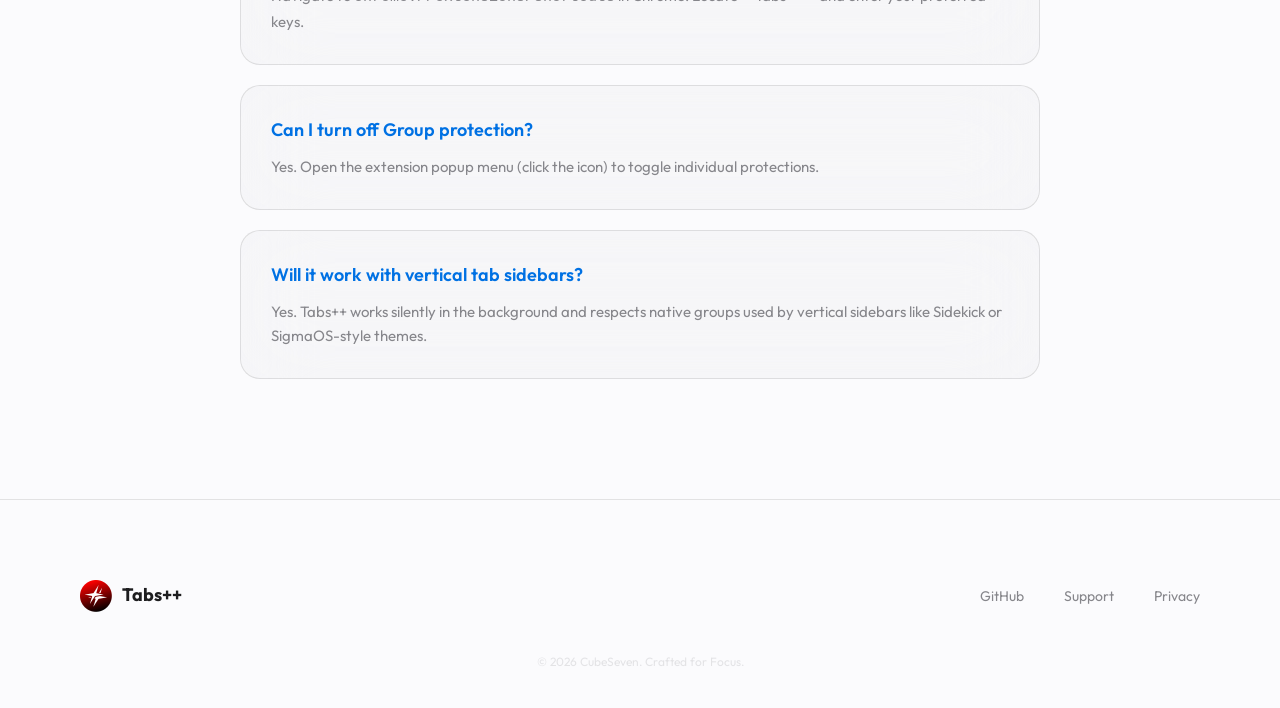
==== commit 682b60e4: "Bump to v2.1.16" ====
--- a/docs/index.html
+++ b/docs/index.html
@@ -81,7 +81,12 @@
                 <div class="feature-card glass">
                     <div class="f-icon">🛡️</div>
                     <h3>Tab Protection</h3>
-                    <p>Pinned tabs and Groups are "locked". If closed, they revive instantly. Now with <em>Standalone Inheritance</em> to keep groups clean.</p>
+                    <p>Pinned tabs and Groups are "locked". Now with <strong>Ghost Prevention</strong> to keep your browser history clean and duplicate-free.</p>
+                </div>
+                <div class="feature-card glass">
+                    <div class="f-icon">⇄</div>
+                    <h3>Workspace Swap</h3>
+                    <p>Instantly switch between saved Sets in the same window. No clutter, no new windows, just pure context switching.</p>
                 </div>
                 <div class="feature-card glass">
                     <div class="f-icon">🧊</div>
--- a/docs/docs_styles.css
+++ b/docs/docs_styles.css
@@ -1,13 +1,13 @@
 :root {
     /* Dark Theme (Default) */
-    --bg-page: #050505;
-    --text-primary: #ffffff;
-    --text-secondary: #a1a1a6;
+    --bg-page: #0a0a0c;
+    --text-primary: #f5f5f7;
+    --text-secondary: #8e8e93;
     --accent-color: #ffffff;
-    --accent-glow: rgba(255, 255, 255, 0.15);
-    --glass-surface: rgba(255, 255, 255, 0.03);
-    --surface-border: rgba(255, 255, 255, 0.08);
-    --surface-hover: rgba(255, 255, 255, 0.06);
+    --accent-glow: rgba(255, 255, 255, 0.1);
+    --glass-surface: rgba(255, 255, 255, 0.04);
+    --surface-border: rgba(255, 255, 255, 0.12);
+    --surface-hover: rgba(255, 255, 255, 0.07);
     
     --font-outfit: 'Outfit', -apple-system, sans-serif;
     --nav-height: 72px;
@@ -35,18 +35,13 @@
     scroll-behavior: smooth;
 }
 
-body {
-    background-color: var(--bg-page);
-    color: var(--text-primary);
-    font-family: var(--font-outfit);
-    line-height: 1.6;
-    overflow-x: hidden;
-    transition: background-color 0.4s ease, color 0.4s ease;
-}
-
 /* --- Background --- */
 body {
     background-color: var(--bg-page);
+    background-image: 
+        radial-gradient(circle at 50% -20%, rgba(255,255,255,0.05) 0%, transparent 50%),
+        radial-gradient(circle at 0% 0%, rgba(255,255,255,0.02) 0%, transparent 30%);
+    background-attachment: fixed;
     color: var(--text-primary);
     font-family: var(--font-outfit);
     line-height: 1.6;
@@ -235,7 +230,7 @@
 
 /* --- Sections --- */
 .section { padding: 120px 0; }
-.alt-bg { background: rgba(0,0,0,0.2); }
+.alt-bg { background: rgba(255, 255, 255, 0.02); }
 .container { max-width: 1200px; margin: 0 auto; padding: 0 40px; }
 
 .section-title { font-size: 48px; font-weight: 700; margin-bottom: 15px; text-align: center; }
@@ -261,9 +256,9 @@
     border-color: var(--accent-color);
 }
 
-.f-icon { font-size: 40px; margin-bottom: 24px; }
-.feature-card h3 { font-size: 22px; margin-bottom: 15px; }
-.feature-card p { color: var(--text-secondary); font-size: 15px; }
+.f-icon { font-size: 40px; margin-bottom: 24px; opacity: 0.9; }
+.feature-card h3 { font-size: 22px; margin-bottom: 15px; color: var(--text-primary); }
+.feature-card p { color: var(--text-secondary); font-size: 15px; line-height: 1.7; }
 
 /* --- Palette Demo --- */
 .palette-demo {
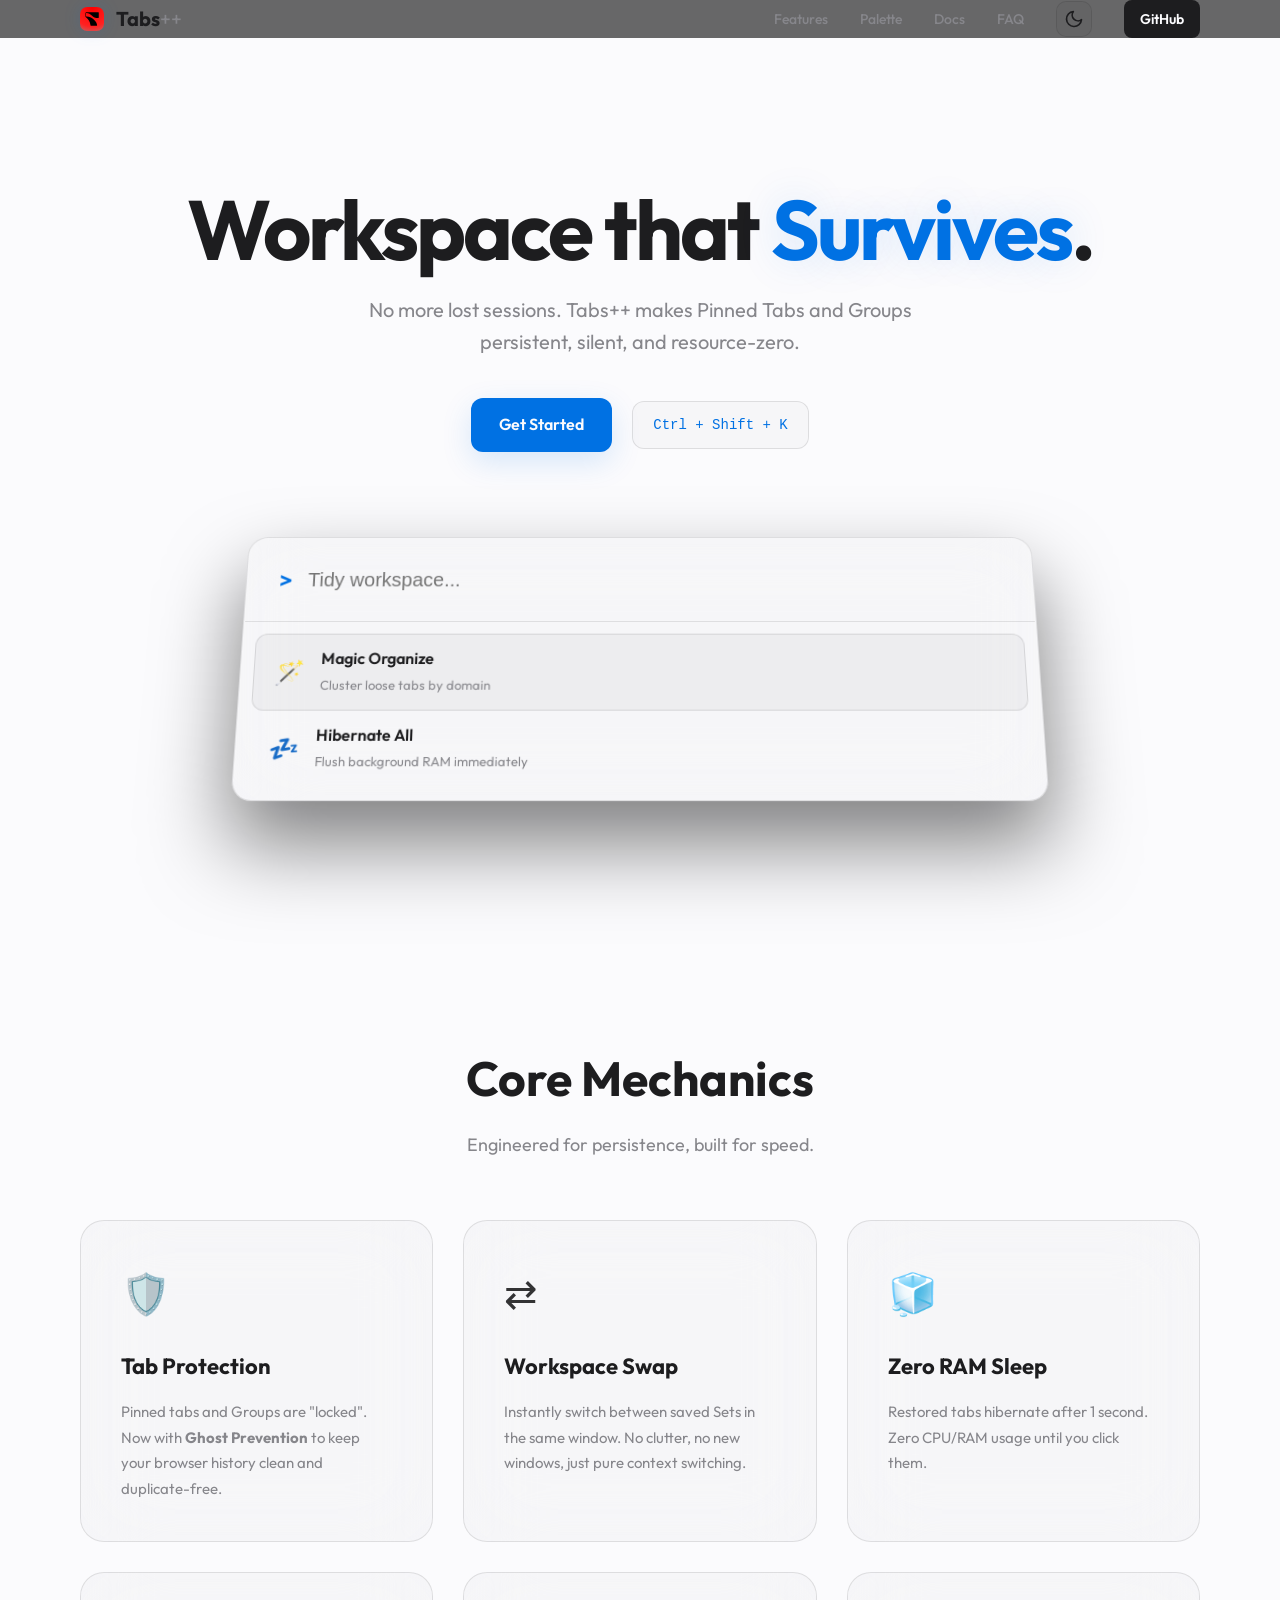
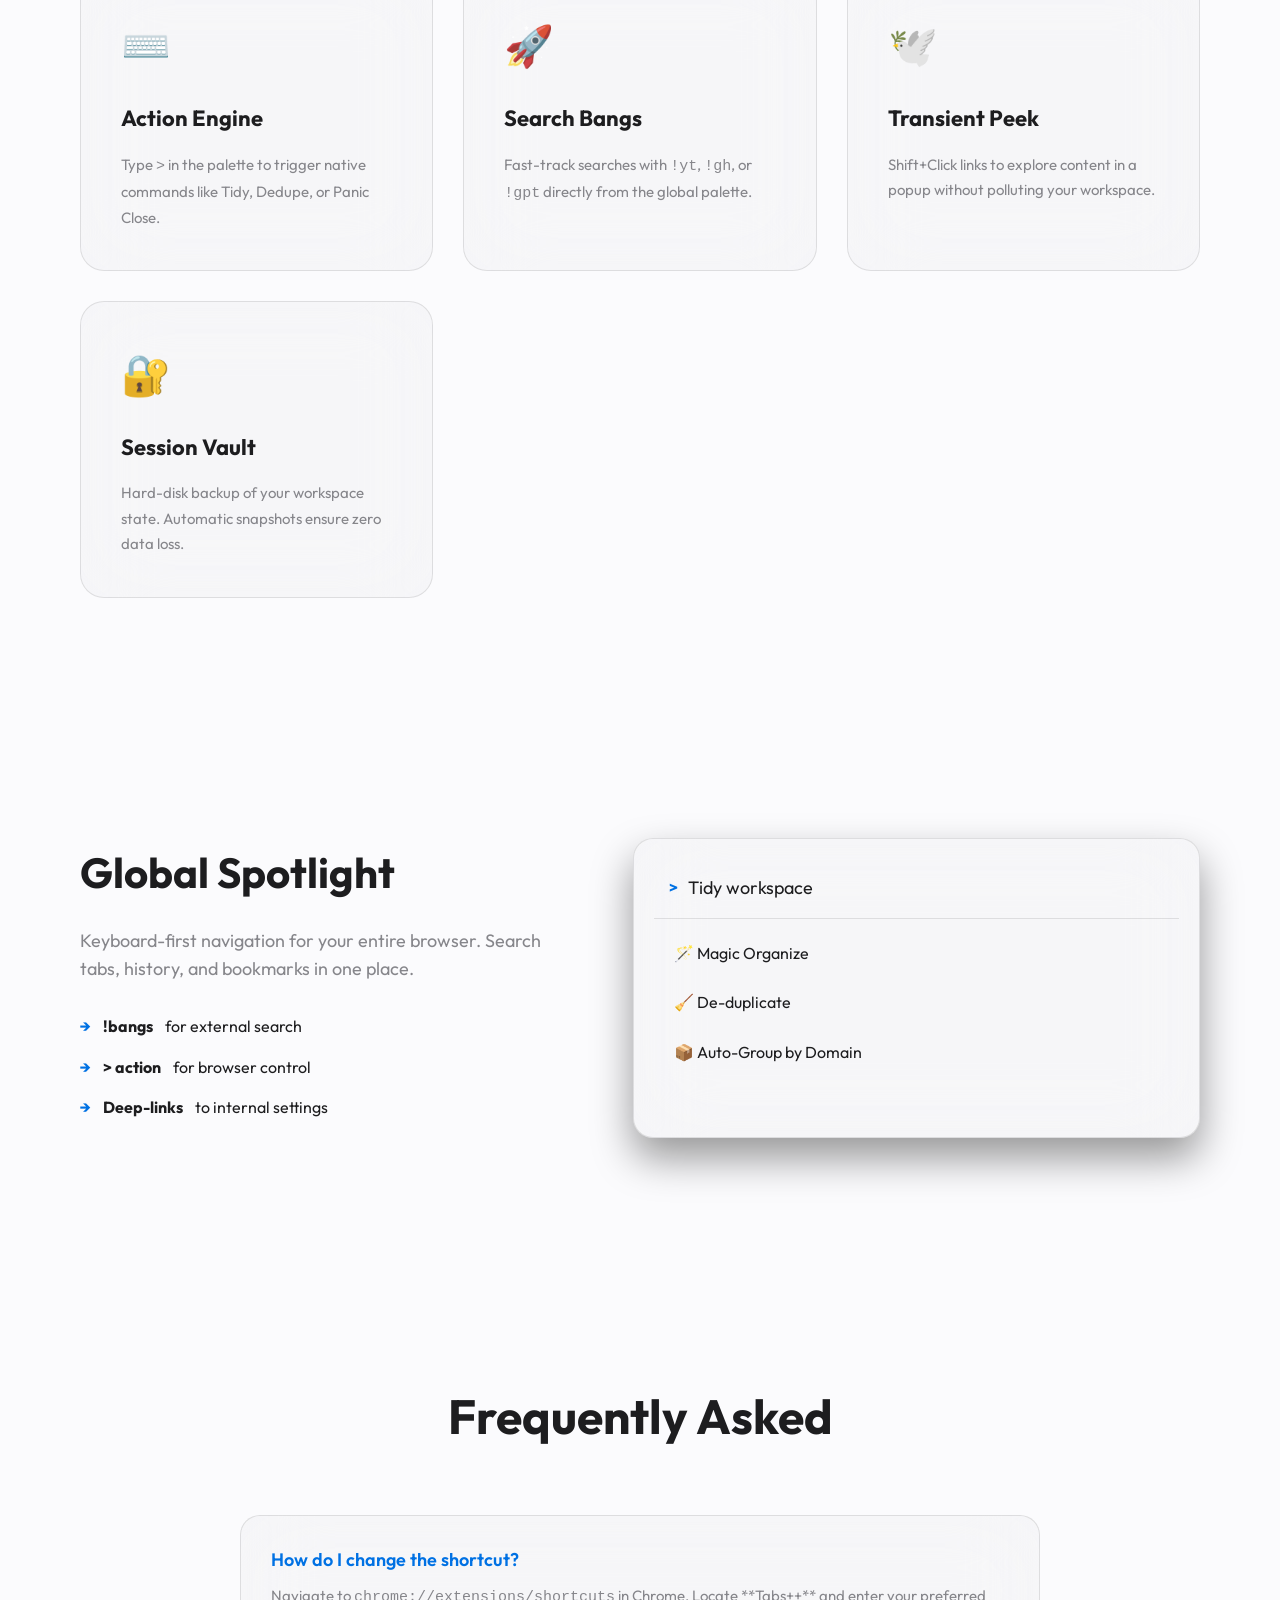
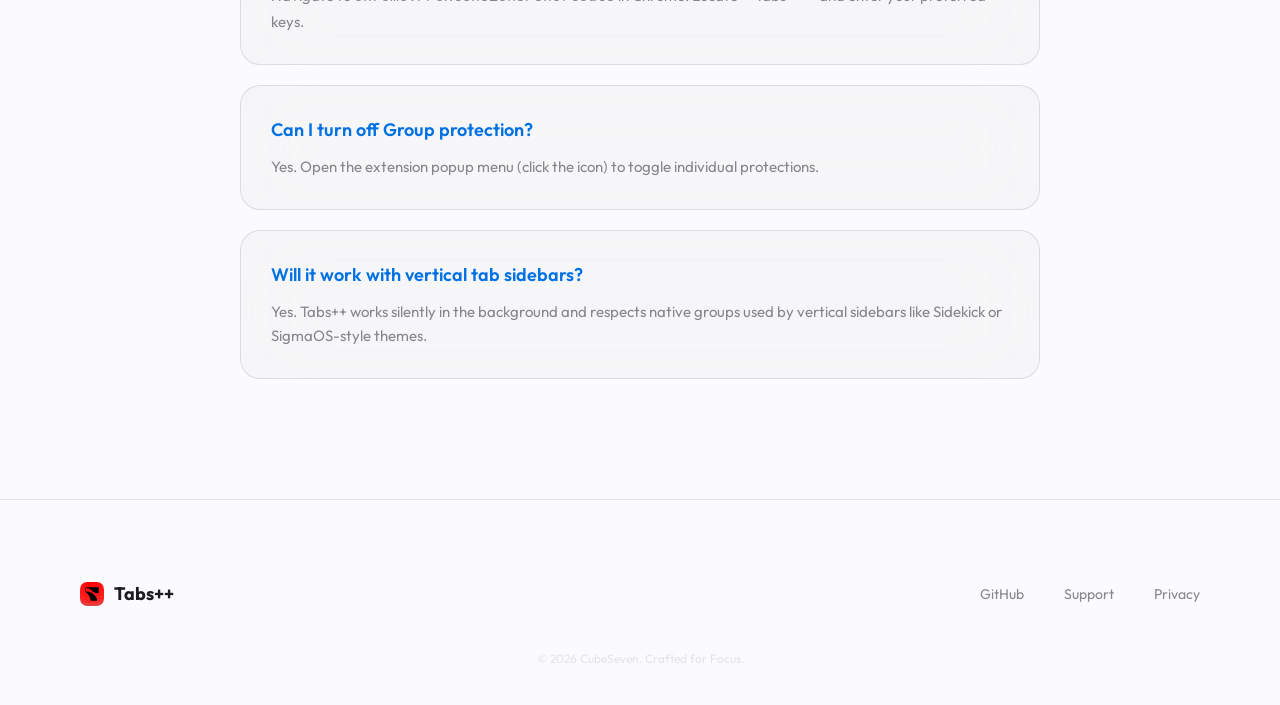
==== commit 5f19f194: "v2.1.17 — codebase cleanup, memory leak fixes, performance optimizations - Remove dead code: test_on" ====
--- a/docs/index.html
+++ b/docs/index.html
@@ -7,7 +7,7 @@
     <meta name="description" content="Minimalist, high-performance Chrome extension for workspace persistence. Tab protection, Action Engine, and zero-RAM hibernation.">
     
     <!-- SEO & Favicon -->
-    <link rel="icon" type="image/png" href="../assets/icon32.png">
+    <link rel="icon" type="image/svg+xml" href="../assets/logo.svg">
     
     <!-- Google Fonts: Outfit -->
     <link rel="preconnect" href="https://fonts.googleapis.com">
@@ -21,7 +21,7 @@
     <nav class="navbar">
         <div class="nav-container">
             <div class="logo">
-                <img src="../assets/icon32.png" alt="Tabs++ Logo">
+                <img src="../assets/logo.svg" alt="Tabs++ Logo">
                 <span class="brand">Tabs<span>++</span></span>
             </div>
             <div class="nav-links">
@@ -175,7 +175,7 @@
         <div class="container">
             <div class="footer-content">
                 <div class="footer-logo">
-                    <img src="../assets/icon32.png" alt="">
+                    <img src="../assets/logo.svg" alt="">
                     <span>Tabs<span>++</span></span>
                 </div>
                 <div class="footer-links">
--- a/docs/docs_styles.css
+++ b/docs/docs_styles.css
@@ -339,6 +339,7 @@
 .footer { padding: 80px 0 40px; border-top: 1px solid var(--surface-border); }
 .footer-content { display: flex; justify-content: space-between; align-items: center; margin-bottom: 40px; }
 .footer-logo { display:flex; align-items: center; gap: 10px; font-weight: 700; font-size: 18px; }
+.footer-logo img { width: 24px; height: auto; }
 .footer-links { display: flex; gap: 40px; }
 .footer-links a { color: var(--text-secondary); text-decoration: none; font-size: 14px; transition: color 0.3s; }
 .footer-links a:hover { color: var(--accent-color); }
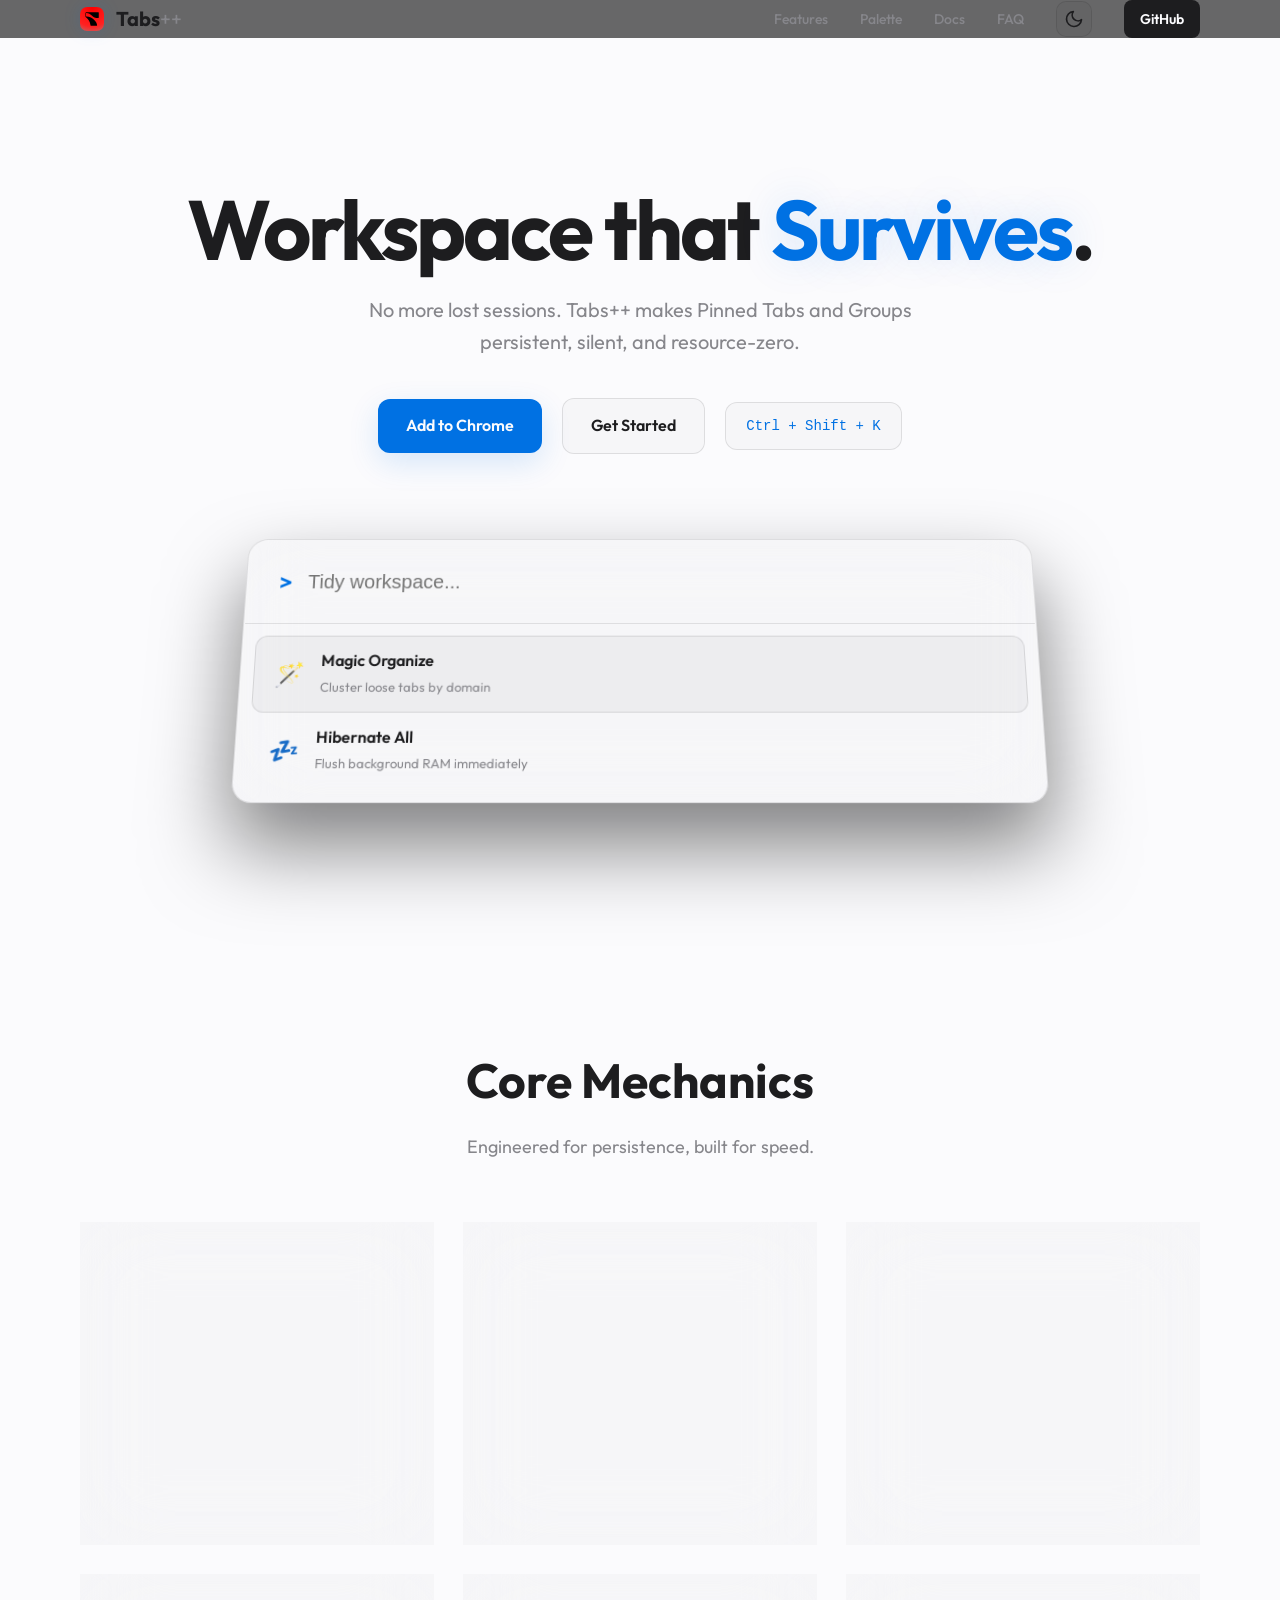
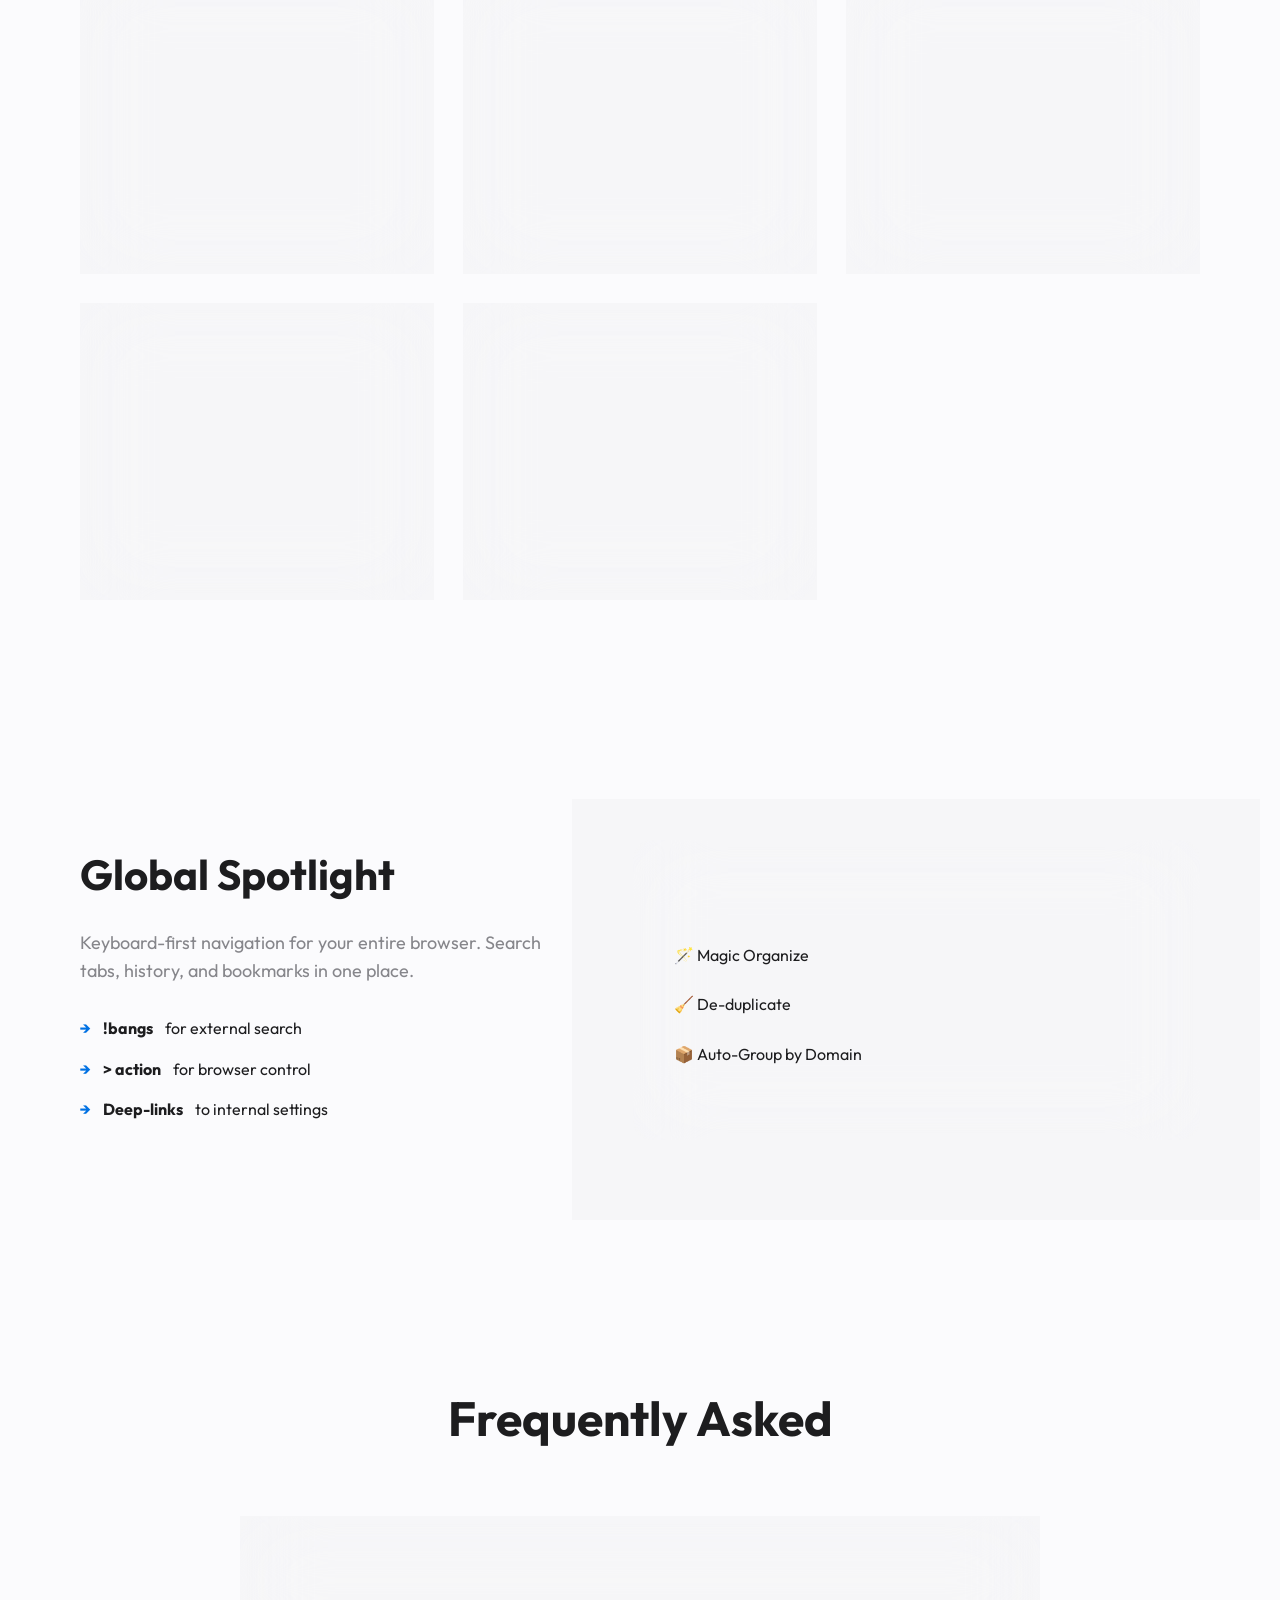
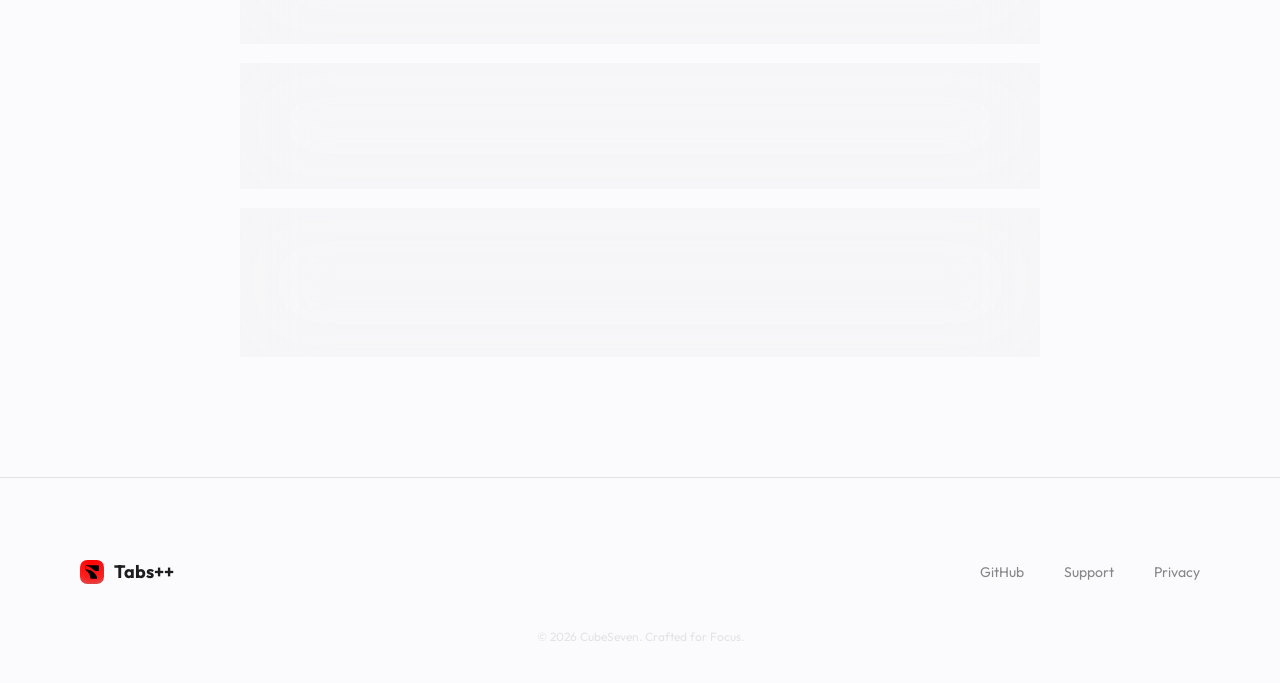
==== commit 79abe7ce: "docs: polish landing + docs pages for v2.6.0 Landing (index.html): - Add Chrome Web Store install bu" ====
--- a/docs/index.html
+++ b/docs/index.html
@@ -9,6 +9,14 @@
     <!-- SEO & Favicon -->
     <link rel="icon" type="image/svg+xml" href="../assets/logo.svg">
     
+    <!-- Social sharing -->
+    <meta property="og:title" content="Tabs++ | Persistent Workspace for Chrome">
+    <meta property="og:description" content="Tab protection, zero-RAM hibernation, and a 90+ tool command palette for Chrome.">
+    <meta property="og:type" content="website">
+    <meta property="og:url" content="https://cubeseven.github.io/tabplusplus/">
+    <meta property="og:image" content="https://cubeseven.github.io/tabplusplus/assets/logo.svg">
+    <meta name="twitter:card" content="summary">
+    
     <!-- Google Fonts: Outfit -->
     <link rel="preconnect" href="https://fonts.googleapis.com">
     <link rel="preconnect" href="https://fonts.gstatic.com" crossorigin>
@@ -40,7 +48,8 @@
             <h1 class="reveal-text">Workspace that <span>Survives</span>.</h1>
             <p class="hero-sub">No more lost sessions. Tabs++ makes Pinned Tabs and Groups persistent, silent, and resource-zero.</p>
             <div class="hero-cta">
-                <a href="docs.html" class="btn-primary">Get Started</a>
+                <a href="https://chromewebstore.google.com/detail/tabs++/abpjpbfdhhcegnliblkdmbachljnaacm" class="btn-primary" target="_blank" rel="noopener">Add to Chrome</a>
+                <a href="docs.html" class="btn-secondary">Get Started</a>
                 <code class="shortcut-pill">Ctrl + Shift + K</code>
             </div>
         </div>
@@ -81,7 +90,7 @@
                 <div class="feature-card glass">
                     <div class="f-icon">🛡️</div>
                     <h3>Tab Protection</h3>
-                    <p>Pinned tabs and Groups are "locked". Now with <strong>Ghost Prevention</strong> to keep your browser history clean and duplicate-free.</p>
+                    <p>Pinned tabs and Groups are "locked". With <strong>Ghost Prevention</strong>, crash recovery, and batch-close guards, protected tabs always come back.</p>
                 </div>
                 <div class="feature-card glass">
                     <div class="f-icon">⇄</div>
@@ -91,12 +100,17 @@
                 <div class="feature-card glass">
                     <div class="f-icon">🧊</div>
                     <h3>Zero RAM Sleep</h3>
-                    <p>Restored tabs hibernate after 1 second. Zero CPU/RAM usage until you click them.</p>
+                    <p>Restored tabs hibernate automatically. Zero CPU/RAM usage until you click them — plus smart auto-hibernation for idle tabs.</p>
                 </div>
                 <div class="feature-card glass">
                     <div class="f-icon">⌨️</div>
                     <h3>Action Engine</h3>
                     <p>Type <code>></code> in the palette to trigger native commands like Tidy, Dedupe, or Panic Close.</p>
+                </div>
+                <div class="feature-card glass">
+                    <div class="f-icon">🔖</div>
+                    <h3>Bookmark Workspaces</h3>
+                    <p>Launch bookmark folders as instant tab groups. Prefix a bookmark title with <code>!</code> to pin it instead.</p>
                 </div>
                 <div class="feature-card glass">
                     <div class="f-icon">🚀</div>
@@ -157,7 +171,7 @@
             <div class="faq-list">
                 <div class="faq-item glass">
                     <div class="faq-q">How do I change the shortcut?</div>
-                    <div class="faq-a">Navigate to <code>chrome://extensions/shortcuts</code> in Chrome. Locate **Tabs++** and enter your preferred keys.</div>
+                    <div class="faq-a">Navigate to <code>chrome://extensions/shortcuts</code> in Chrome. Locate <strong>Tabs++</strong> and enter your preferred keys.</div>
                 </div>
                 <div class="faq-item glass">
                     <div class="faq-q">Can I turn off Group protection?</div>
@@ -181,7 +195,7 @@
                 <div class="footer-links">
                     <a href="https://github.com/CubeSeven/tabplusplus">GitHub</a>
                     <a href="https://github.com/CubeSeven/tabplusplus/issues">Support</a>
-                    <a href="#">Privacy</a>
+                    <a href="docs.html#privacy-data">Privacy</a>
                 </div>
             </div>
             <p class="copyright">&copy; 2026 CubeSeven. Crafted for Focus.</p>
--- a/docs/docs_styles.css
+++ b/docs/docs_styles.css
@@ -171,6 +171,23 @@
 
 .btn-primary:hover { transform: translateY(-2px); }
 
+.btn-secondary {
+    background: var(--glass-surface);
+    color: var(--text-primary);
+    padding: 14px 28px;
+    border-radius: 12px;
+    text-decoration: none;
+    font-weight: 600;
+    font-size: 16px;
+    border: 1px solid var(--surface-border);
+    transition: transform 0.2s, border-color 0.2s;
+}
+
+.btn-secondary:hover {
+    transform: translateY(-2px);
+    border-color: var(--accent-color);
+}
+
 .shortcut-pill {
     background: var(--glass-surface);
     border: 1px solid var(--surface-border);
